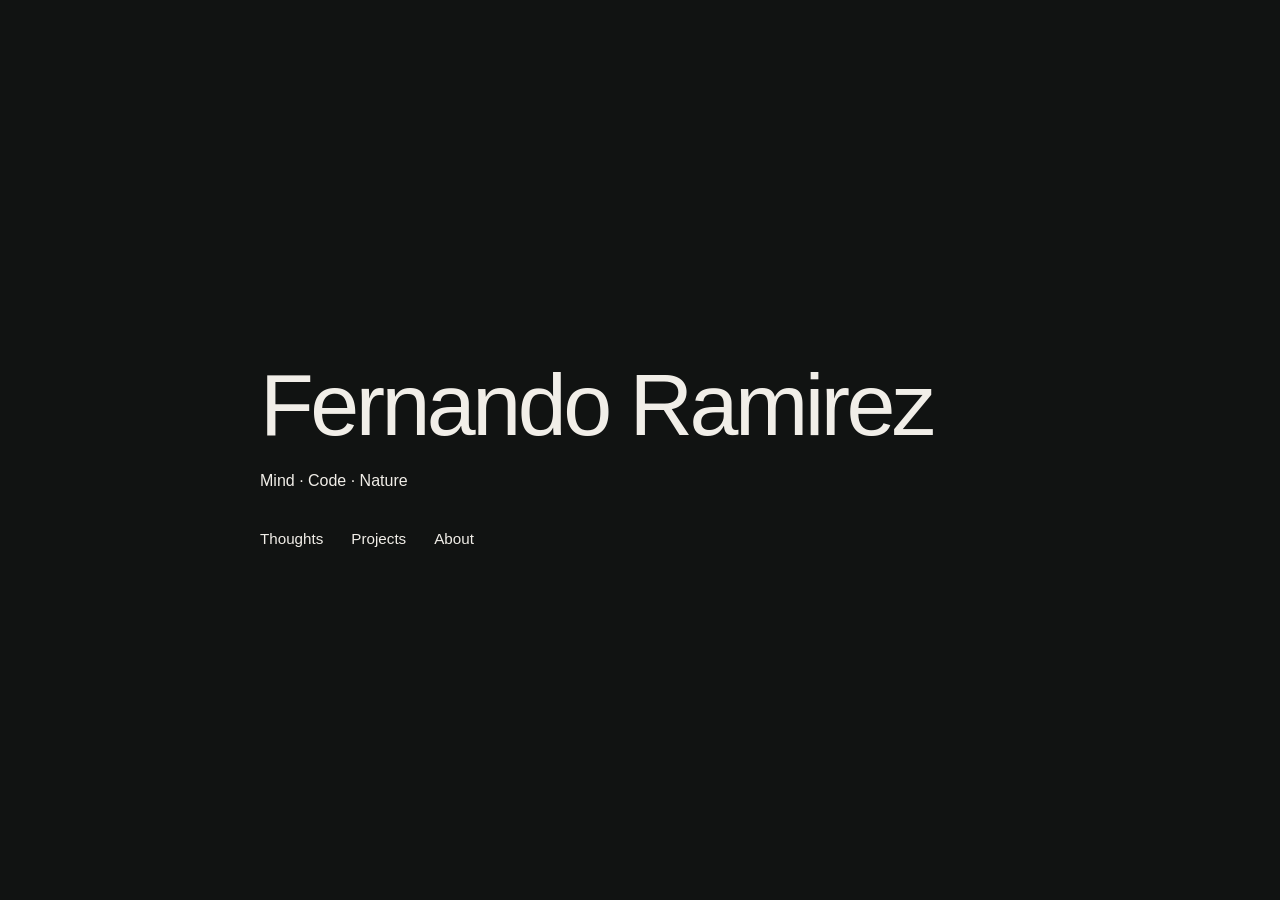
==== index.html @ 7cd132ad "Update index.html" ====
<!DOCTYPE html>

<html lang="en">

<head>

  <meta charset="UTF-8">

  <meta name="viewport" content="width=device-width, initial-scale=1.0">

  <title>Fernando Ramirez</title>
  
<link rel="stylesheet" href="style.css">
  
</head>

<body>

  <main>

  <h1>Fernando Ramirez</h1>

  <p>Mind · Code · Nature</p>

  <nav>

    <a href="#">Thoughts</a>

    <a href="#">Projects</a>

    <a href="#">About</a>

  </nav>

  </main>

</body>

</html>
---- style.css ----
body {
  margin: 0;
  min-height: 100vh;
  background: #111312;
  color: #f1eee8;
  font-family: Arial, Helvetica, sans-serif;
  display: flex;
  align-items: center;
  justify-content: center;
}

main {
  width: min(760px, 86%);
}

h1 {
  font-size: clamp(2.8rem, 7vw, 5.5rem);
  font-weight: 500;
  letter-spacing: -0.04em;
  margin: 0;
}

.tagline {
  margin-top: 14px;
  font-size: 1.1rem;
  color: #a9b1a8;
  letter-spacing: 0.08em;
}

nav {
  margin-top: 40px;
  display: flex;
  gap: 28px;
}

nav a {
  color: #f1eee8;
  text-decoration: none;
  font-size: 0.95rem;
}

nav a:hover {
  opacity: 0.55;
}
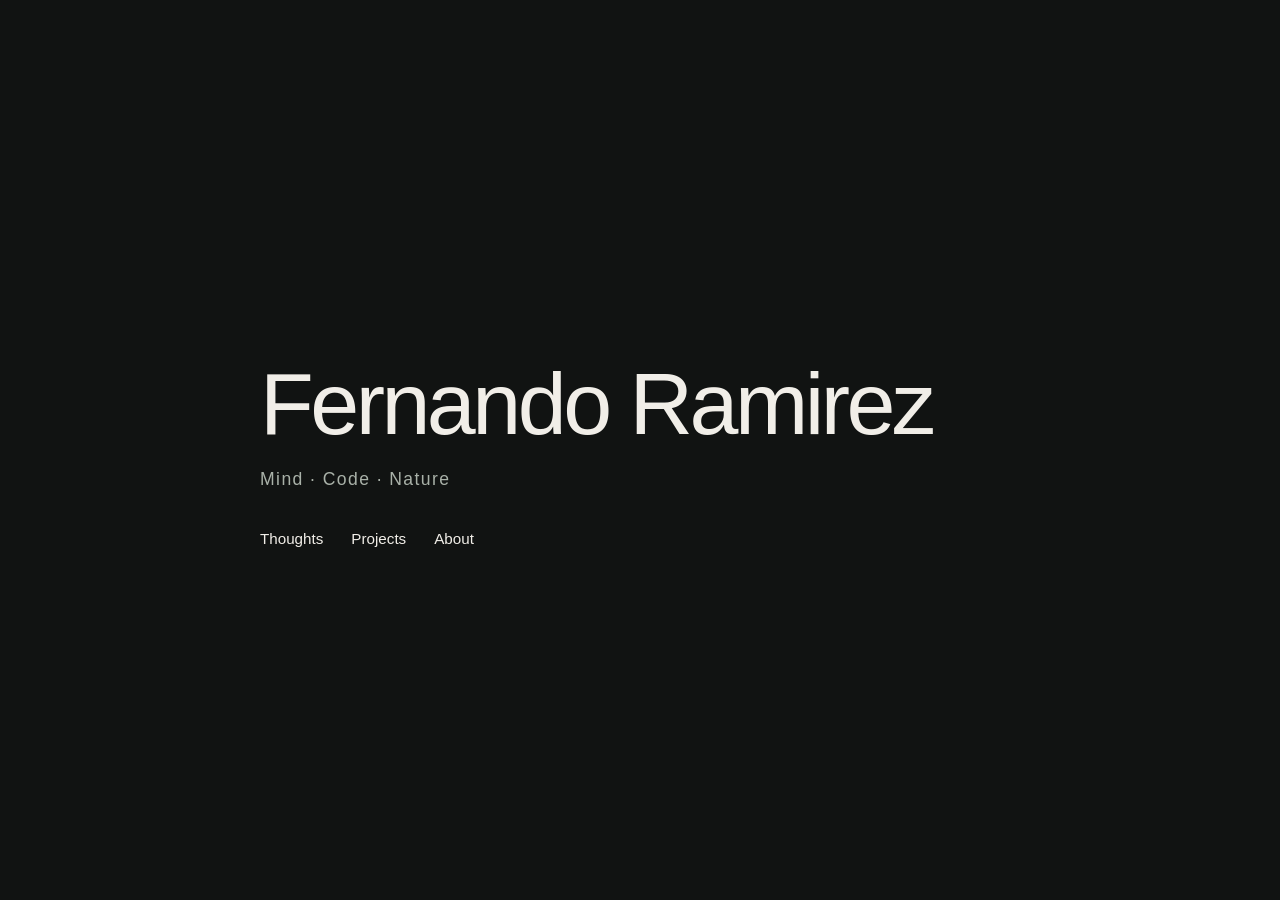
==== commit 70020c0a: "Update index.html" ====
--- a/index.html
+++ b/index.html
@@ -20,7 +20,7 @@
 
   <h1>Fernando Ramirez</h1>
 
-  <p>Mind · Code · Nature</p>
+  <p class="tagline">Mind · Code · Nature</p>
 
   <nav>
 
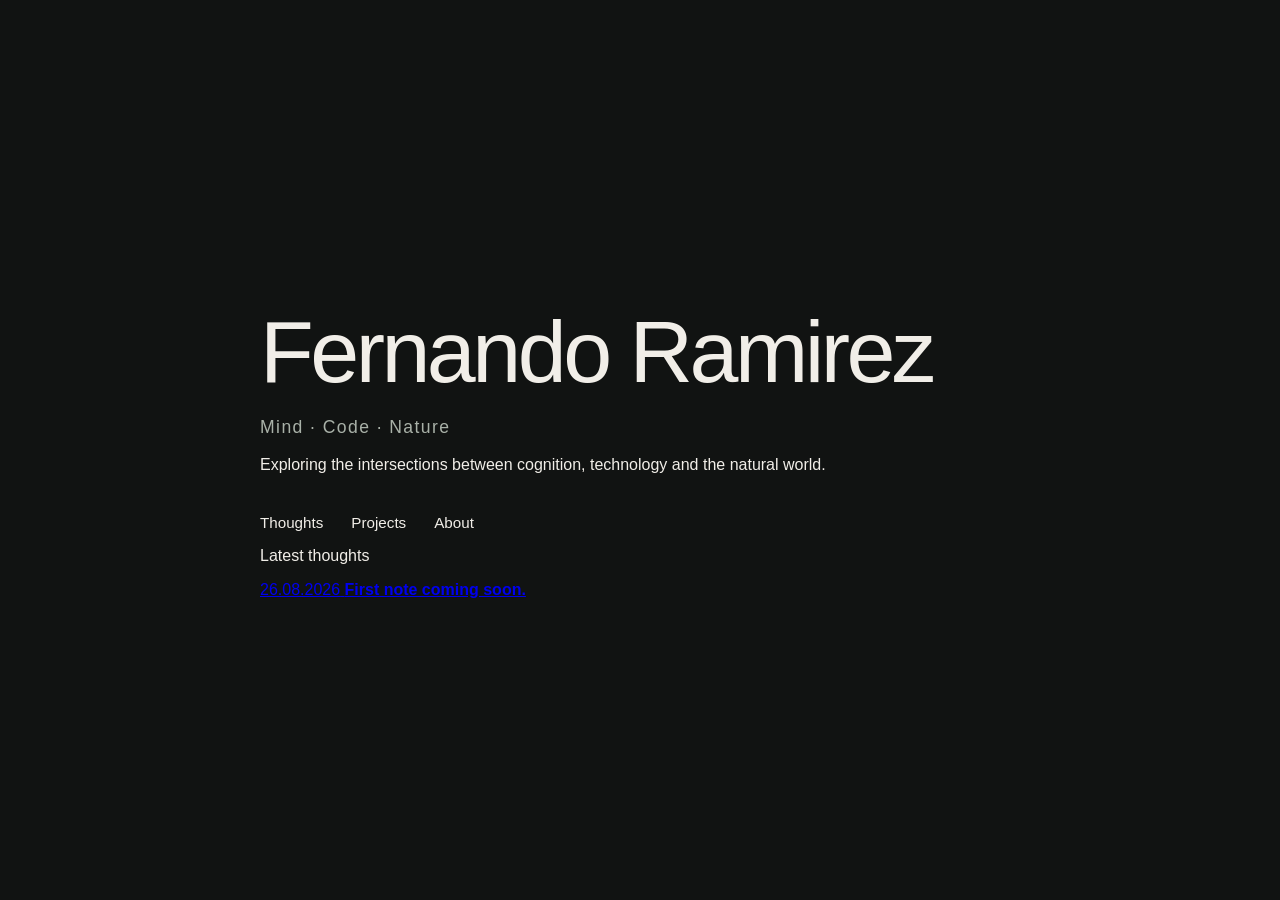
==== commit 9c9879d6: "Update index.html" ====
--- a/index.html
+++ b/index.html
@@ -16,23 +16,32 @@
 
 <body>
 
-  <main>
+<main>
 
   <h1>Fernando Ramirez</h1>
 
   <p class="tagline">Mind · Code · Nature</p>
 
+  <p class="intro">
+    Exploring the intersections between cognition, technology and the natural world.
+  </p>
+
   <nav>
-
-    <a href="#">Thoughts</a>
-
-    <a href="#">Projects</a>
-
-    <a href="#">About</a>
-
+    <a href="#thoughts">Thoughts</a>
+    <a href="#projects">Projects</a>
+    <a href="#about">About</a>
   </nav>
 
-  </main>
+  <section id="thoughts">
+    <p class="section-label">Latest thoughts</p>
+
+    <a class="thought" href="#">
+      <span>26.08.2026</span>
+      <strong>First note coming soon.</strong>
+    </a>
+  </section>
+
+</main>
 
 </body>
 
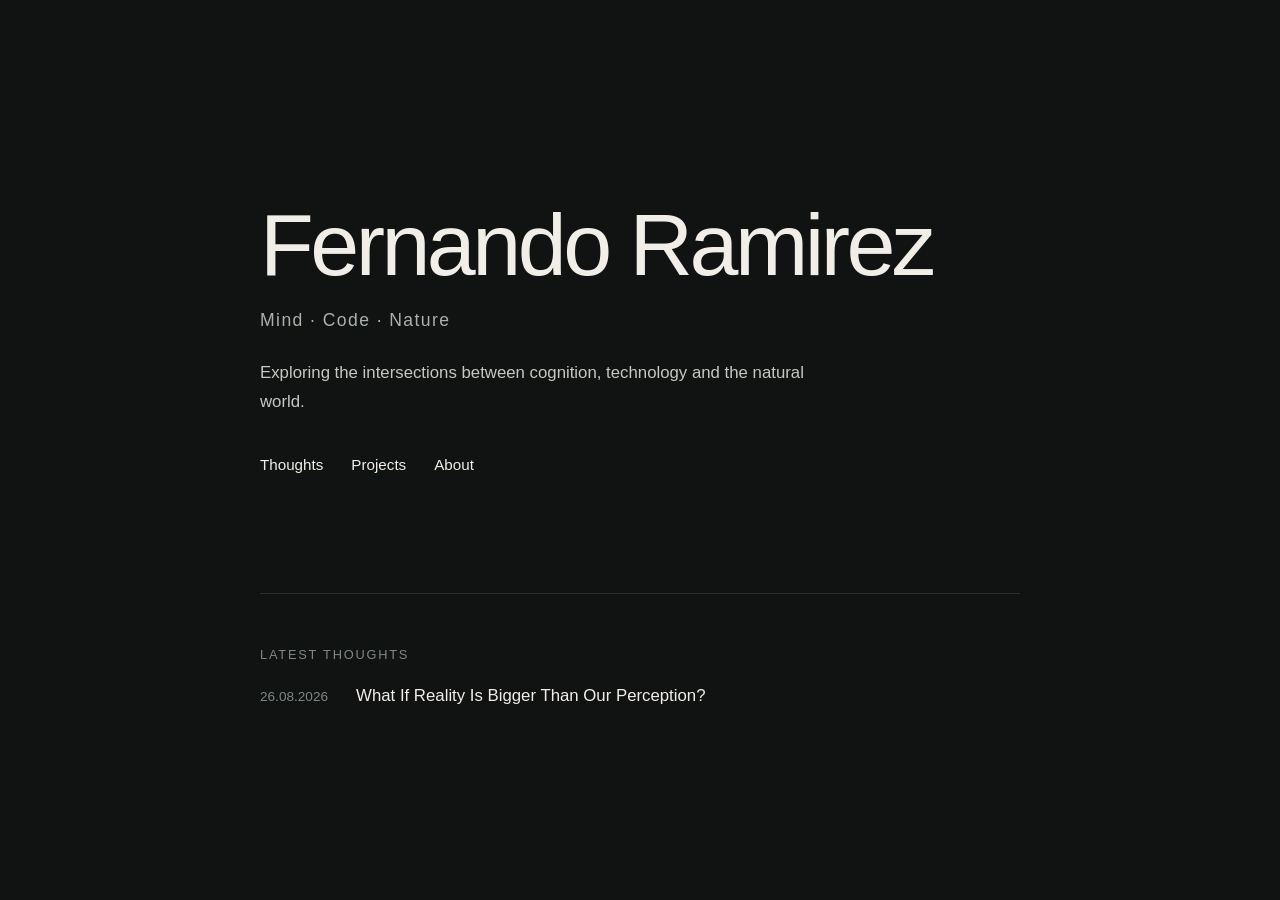
==== commit 3b9dfed9: "Update index.html" ====
--- a/index.html
+++ b/index.html
@@ -35,10 +35,11 @@
   <section id="thoughts">
     <p class="section-label">Latest thoughts</p>
 
-    <a class="thought" href="#">
-      <span>26.08.2026</span>
-      <strong>First note coming soon.</strong>
-    </a>
+    <a class="thought" href="thoughts/reality-and-perception.html">
+  <span>26.08.2026</span>
+  <strong>What If Reality Is Bigger Than Our Perception?</strong>
+</a>
+    
   </section>
 
 </main>
--- a/style.css
+++ b/style.css
@@ -38,6 +38,49 @@
   text-decoration: none;
   font-size: 0.95rem;
 }
+.intro {
+  max-width: 580px;
+  margin-top: 28px;
+  color: #c7c7c2;
+  font-size: 1.05rem;
+  line-height: 1.7;
+}
+
+#thoughts {
+  margin-top: 120px;
+  padding-top: 40px;
+  border-top: 1px solid #2b2f2c;
+}
+
+.section-label {
+  font-size: 0.8rem;
+  text-transform: uppercase;
+  letter-spacing: 0.14em;
+  color: #7f8881;
+  margin-bottom: 24px;
+}
+
+.thought {
+  display: flex;
+  gap: 28px;
+  align-items: baseline;
+  color: #f1eee8;
+  text-decoration: none;
+}
+
+.thought span {
+  color: #7f8881;
+  font-size: 0.85rem;
+}
+
+.thought strong {
+  font-size: 1.05rem;
+  font-weight: 400;
+}
+
+.thought:hover strong {
+  opacity: 0.6;
+}
 
 nav a:hover {
   opacity: 0.55;
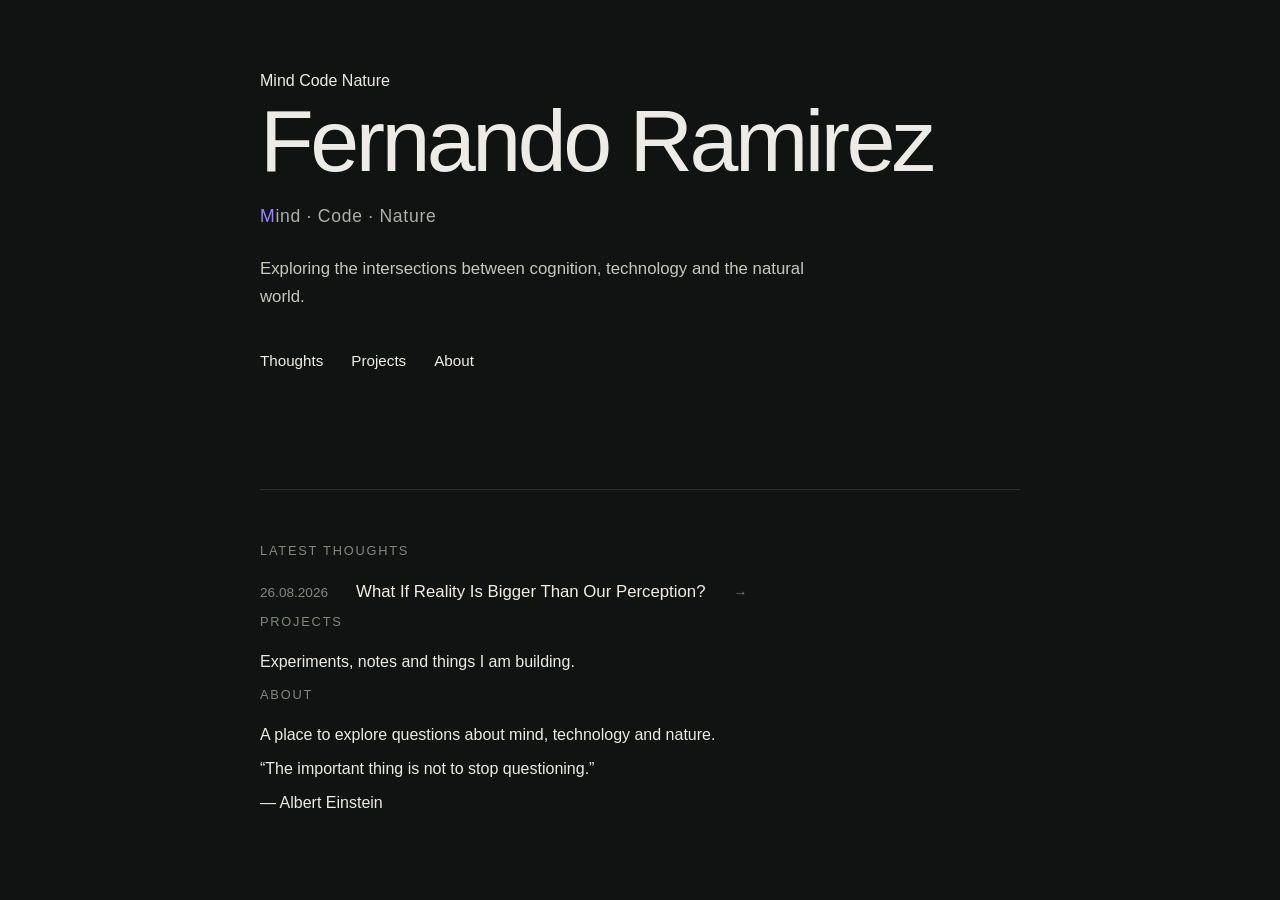
==== commit 9b1e6d70: "Redesign home structure" ====
--- a/index.html
+++ b/index.html
@@ -1,48 +1,98 @@
 <!DOCTYPE html>
-
 <html lang="en">
 
 <head>
-
   <meta charset="UTF-8">
-
   <meta name="viewport" content="width=device-width, initial-scale=1.0">
 
   <title>Fernando Ramirez</title>
-  
-<link rel="stylesheet" href="style.css">
-  
+
+  <link rel="stylesheet" href="style.css">
 </head>
 
 <body>
 
-<main>
+  <main class="home-page">
 
-  <h1>Fernando Ramirez</h1>
+    <header class="home-header">
 
-  <p class="tagline">Mind · Code · Nature</p>
+      <div class="home-symbol" aria-hidden="true">
+        <div class="symbol-circle">
+          <span class="symbol-mind">Mind</span>
+          <span class="symbol-code">Code</span>
+          <span class="symbol-nature">Nature</span>
+        </div>
+      </div>
 
-  <p class="intro">
-    Exploring the intersections between cognition, technology and the natural world.
-  </p>
+      <h1>Fernando Ramirez</h1>
 
-  <nav>
-    <a href="#thoughts">Thoughts</a>
-    <a href="#projects">Projects</a>
-    <a href="#about">About</a>
-  </nav>
+      <p class="tagline">
+        <span class="mind-word">Mind</span>
+        <span>·</span>
+        <span class="code-word">Code</span>
+        <span>·</span>
+        <span class="nature-word">Nature</span>
+      </p>
 
-  <section id="thoughts">
-    <p class="section-label">Latest thoughts</p>
+      <p class="intro">
+        Exploring the intersections between cognition, technology and the natural world.
+      </p>
 
-    <a class="thought" href="thoughts/reality-and-perception.html">
-  <span>26.08.2026</span>
-  <strong>What If Reality Is Bigger Than Our Perception?</strong>
-</a>
-    
-  </section>
+      <nav class="home-nav">
+        <a href="#thoughts">Thoughts</a>
+        <a href="#projects">Projects</a>
+        <a href="#about">About</a>
+      </nav>
 
-</main>
+    </header>
+
+    <section id="thoughts" class="thoughts-section">
+
+      <p class="section-label">Latest thoughts</p>
+
+      <a class="thought" href="thoughts/reality-and-perception.html">
+        <span>26.08.2026</span>
+        <strong>What If Reality Is Bigger Than Our Perception?</strong>
+        <span class="thought-arrow">→</span>
+      </a>
+
+    </section>
+
+    <section id="projects" class="simple-section">
+
+      <p class="section-label">Projects</p>
+
+      <p class="section-placeholder">
+        Experiments, notes and things I am building.
+      </p>
+
+    </section>
+
+    <section id="about" class="simple-section">
+
+      <p class="section-label">About</p>
+
+      <p class="section-placeholder">
+        A place to explore questions about mind, technology and nature.
+      </p>
+
+    </section>
+
+    <footer class="home-footer">
+
+      <div class="footer-mark" aria-hidden="true"></div>
+
+      <p class="footer-quote">
+        “The important thing is not to stop questioning.”
+      </p>
+
+      <p class="footer-author">
+        — Albert Einstein
+      </p>
+
+    </footer>
+
+  </main>
 
 </body>
 
--- a/style.css
+++ b/style.css
@@ -85,3 +85,259 @@
 nav a:hover {
   opacity: 0.55;
 }
+
+/* Thought article */
+
+.article-page {
+  max-width: 760px;
+  margin: 0 auto;
+  padding: 64px 28px 120px;
+}
+
+.back-link {
+  display: inline-block;
+  margin-bottom: 56px;
+  color: #7f7f7f;
+  font-size: 0.9rem;
+  text-decoration: none;
+  transition: color 0.2s ease, transform 0.2s ease;
+}
+
+.back-link:hover {
+  color: #ffffff;
+  transform: translateX(-3px);
+}
+
+.article-header {
+  margin-bottom: 64px;
+}
+
+.article-date {
+  margin: 0 0 18px;
+  color: #777777;
+  font-size: 0.78rem;
+  letter-spacing: 0.08em;
+}
+
+.article-title {
+  max-width: 680px;
+  margin: 0;
+  font-size: clamp(2.8rem, 6vw, 4.4rem);
+  line-height: 1.02;
+  letter-spacing: -0.04em;
+  font-weight: 500;
+}
+
+.article-content {
+  max-width: 640px;
+}
+
+.article-content p {
+  margin: 0 0 1.6em;
+  font-size: 1.06rem;
+  line-height: 1.82;
+  font-weight: 400;
+}
+
+.article-content h2 {
+  margin: 4.8rem 0 1.6rem;
+  font-size: 1.2rem;
+  line-height: 1.3;
+  font-weight: 600;
+  letter-spacing: -0.01em;
+}
+
+.article-content .emphasis {
+  margin: 2.4rem 0;
+  font-style: italic;
+}
+
+.article-content .question {
+  margin: 3rem 0;
+  font-size: 1.22rem;
+  line-height: 1.6;
+  font-weight: 500;
+}
+
+.article-content .final-question {
+  margin-top: 4.5rem;
+  margin-bottom: 0;
+  font-size: clamp(1.8rem, 4vw, 2.6rem);
+  line-height: 1.3;
+  letter-spacing: -0.025em;
+  font-weight: 500;
+}
+
+@media (max-width: 700px) {
+  .article-page {
+    padding: 40px 22px 90px;
+  }
+
+  .back-link {
+    margin-bottom: 46px;
+  }
+
+  .article-header {
+    margin-bottom: 48px;
+  }
+
+  .article-title {
+    font-size: clamp(2.35rem, 11vw, 3.4rem);
+  }
+
+  .article-content p {
+    font-size: 1rem;
+    line-height: 1.75;
+  }
+
+  .article-content h2 {
+    margin-top: 3.6rem;
+  }
+
+  .article-content .question {
+    font-size: 1.12rem;
+  }
+}
+
+/* Soft Mind · Code · Nature palette */
+
+:root {
+  --mind: #9b87f5;
+  --code: #76a9e8;
+  --nature: #8fbe8f;
+
+  --text-main: #ecebe7;
+  --text-soft: #b9b7b2;
+  --line-soft: rgba(255, 255, 255, 0.08);
+}
+
+body {
+  color: var(--text-main);
+}
+
+.tagline {
+  letter-spacing: 0.04em;
+}
+
+.tagline::first-letter {
+  color: var(--mind);
+}
+
+/* Thought article accents */
+
+.article-title {
+  position: relative;
+}
+
+.article-title::after {
+  content: "";
+  display: block;
+  width: 130px;
+  height: 1px;
+  margin-top: 30px;
+  background: linear-gradient(
+    90deg,
+    var(--mind),
+    var(--code),
+    var(--nature)
+  );
+  opacity: 0.9;
+}
+
+.article-content h2 {
+  color: var(--text-main);
+}
+
+.article-content h2:nth-of-type(1),
+.article-content h2:nth-of-type(2) {
+  color: #a99bf4;
+}
+
+.article-content h2:nth-of-type(3),
+.article-content h2:nth-of-type(4) {
+  color: #89aee8;
+}
+
+.article-content h2:nth-of-type(5) {
+  color: #9bc793;
+}
+
+.article-content .emphasis {
+  color: #b7a8f3;
+}
+
+.article-content .question {
+  position: relative;
+  padding-left: 24px;
+  color: #b7a8f3;
+}
+
+.article-content .question::before {
+  content: "";
+  position: absolute;
+  left: 0;
+  top: 0.15em;
+  bottom: 0.15em;
+  width: 2px;
+  background: linear-gradient(
+    180deg,
+    var(--mind),
+    var(--code)
+  );
+  opacity: 0.85;
+}
+
+.article-content .final-question {
+  position: relative;
+  padding-left: 28px;
+  color: #baa9f5;
+}
+
+.article-content .final-question::before {
+  content: "";
+  position: absolute;
+  left: 0;
+  top: 0.12em;
+  bottom: 0.12em;
+  width: 3px;
+  background: linear-gradient(
+    180deg,
+    var(--mind),
+    var(--code),
+    var(--nature)
+  );
+}
+
+.back-link {
+  color: #9a8ee2;
+}
+
+.back-link:hover {
+  color: #c7bfff;
+}
+
+/* Extremely subtle atmospheric glow */
+
+.article-page {
+  position: relative;
+}
+
+.article-page::before {
+  content: "";
+  position: fixed;
+  inset: auto 0 0;
+  height: 260px;
+  pointer-events: none;
+  background:
+    radial-gradient(
+      circle at 12% 100%,
+      rgba(120, 87, 210, 0.11),
+      transparent 42%
+    ),
+    radial-gradient(
+      circle at 88% 100%,
+      rgba(96, 155, 95, 0.09),
+      transparent 40%
+    );
+  z-index: -1;
+}
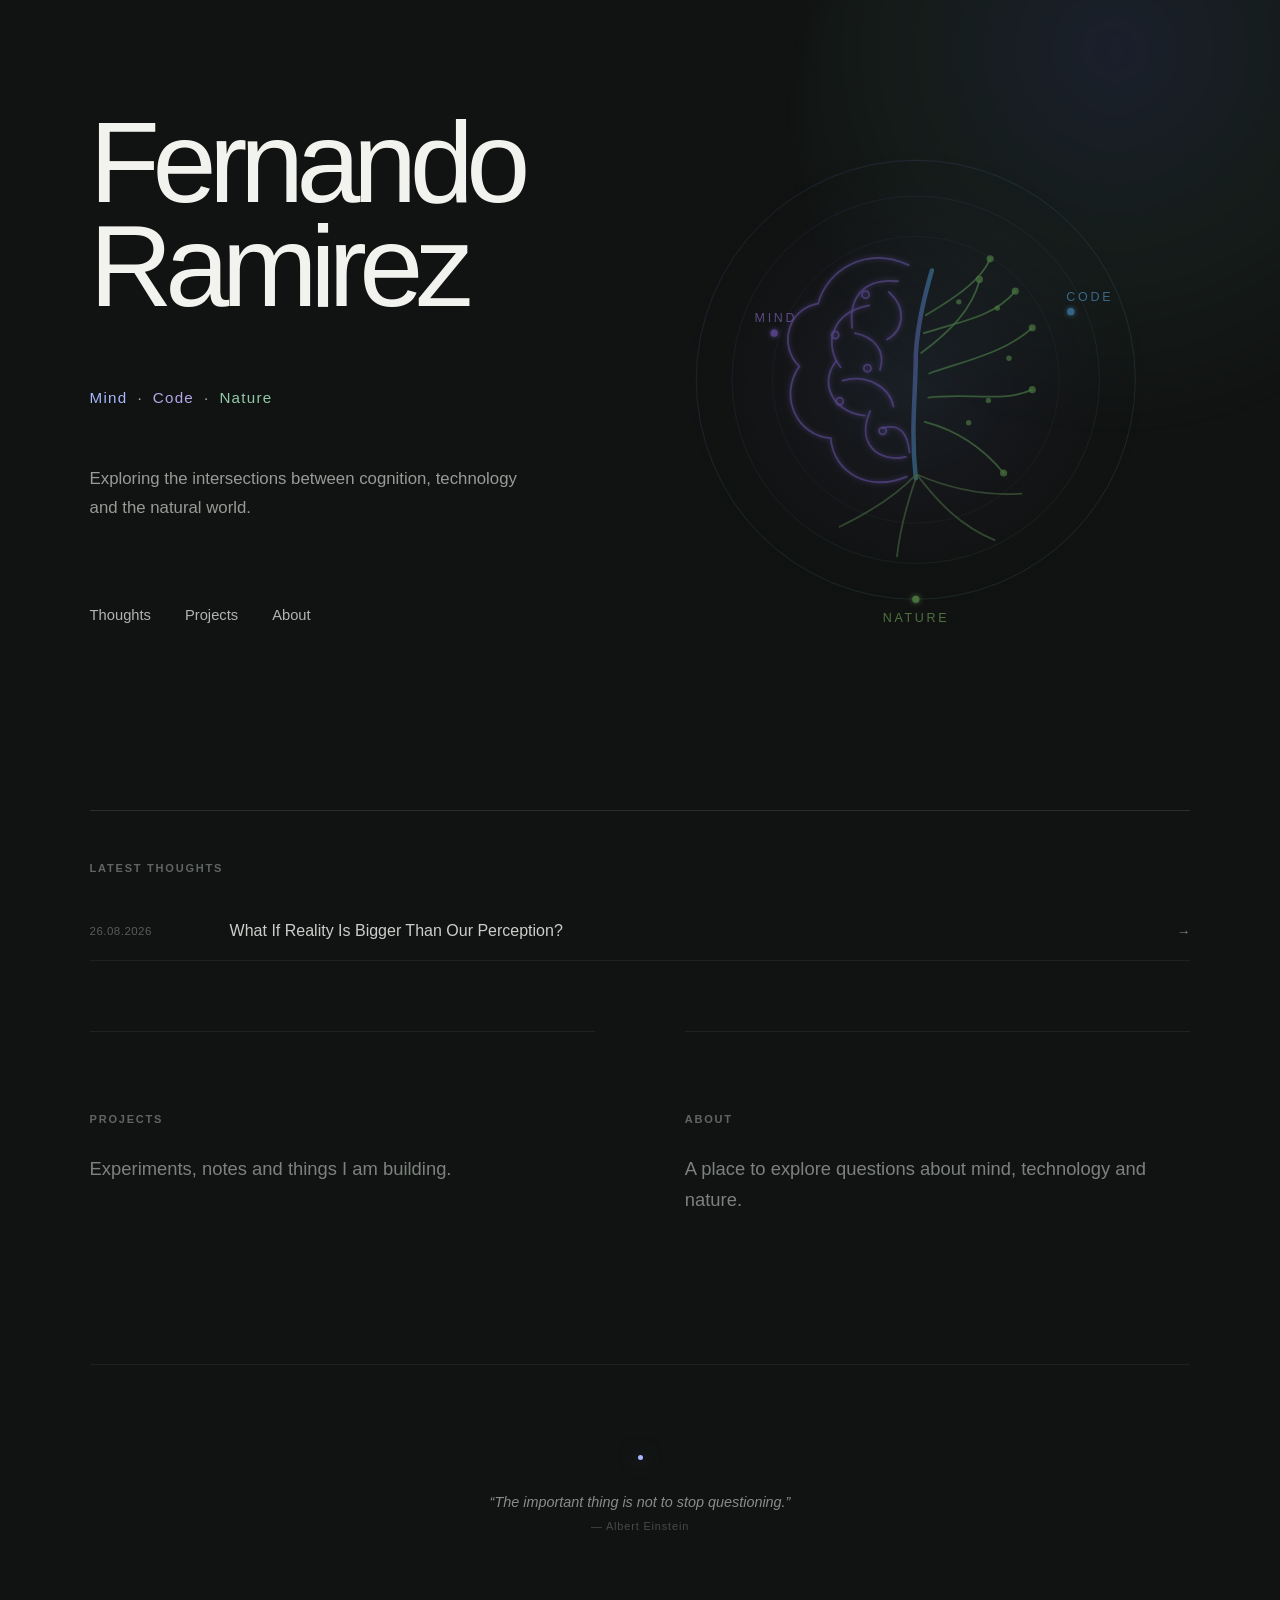
==== commit ae527d7e: "Add Mind Code Nature identity symbol" ====
--- a/index.html
+++ b/index.html
@@ -16,13 +16,218 @@
 
     <header class="home-header">
 
-      <div class="home-symbol" aria-hidden="true">
-        <div class="symbol-circle">
-          <span class="symbol-mind">Mind</span>
-          <span class="symbol-code">Code</span>
-          <span class="symbol-nature">Nature</span>
-        </div>
-      </div>
+     <div class="home-symbol" aria-hidden="true">
+
+  <svg
+    class="identity-symbol"
+    viewBox="0 0 600 600"
+    xmlns="http://www.w3.org/2000/svg"
+  >
+
+    <defs>
+
+      <linearGradient id="identityGradient" x1="0%" y1="0%" x2="100%" y2="100%">
+        <stop offset="0%" stop-color="#a56cff"/>
+        <stop offset="48%" stop-color="#59b7ff"/>
+        <stop offset="100%" stop-color="#7fd35b"/>
+      </linearGradient>
+
+      <radialGradient id="identityGlow">
+        <stop offset="0%" stop-color="#75b7ff" stop-opacity="0.18"/>
+        <stop offset="60%" stop-color="#7358c7" stop-opacity="0.05"/>
+        <stop offset="100%" stop-color="#000000" stop-opacity="0"/>
+      </radialGradient>
+
+      <filter id="softGlow">
+        <feGaussianBlur stdDeviation="3" result="blur"/>
+        <feMerge>
+          <feMergeNode in="blur"/>
+          <feMergeNode in="SourceGraphic"/>
+        </feMerge>
+      </filter>
+
+    </defs>
+
+    <!-- soft atmospheric glow -->
+    <circle
+      cx="300"
+      cy="300"
+      r="275"
+      fill="url(#identityGlow)"
+    />
+
+    <!-- orbital system -->
+    <circle
+      cx="300"
+      cy="300"
+      r="245"
+      fill="none"
+      stroke="url(#identityGradient)"
+      stroke-opacity="0.28"
+      stroke-width="1"
+    />
+
+    <circle
+      cx="300"
+      cy="300"
+      r="205"
+      fill="none"
+      stroke="url(#identityGradient)"
+      stroke-opacity="0.18"
+      stroke-width="1"
+    />
+
+    <circle
+      cx="300"
+      cy="300"
+      r="160"
+      fill="none"
+      stroke="url(#identityGradient)"
+      stroke-opacity="0.12"
+      stroke-width="1"
+    />
+
+    <!-- neural hemisphere -->
+    <g
+      fill="none"
+      stroke="#9b78ff"
+      stroke-width="2"
+      stroke-linecap="round"
+      stroke-opacity="0.75"
+      filter="url(#softGlow)"
+    >
+
+      <path d="M292 172
+               C245 150 201 177 191 215
+               C156 221 147 263 170 285
+               C146 320 169 363 205 365
+               C208 404 248 426 290 408" />
+
+      <path d="M280 190 C240 186 225 210 229 242" />
+      <path d="M248 217 C205 225 197 261 216 286" />
+      <path d="M211 279 C190 307 211 337 243 340" />
+      <path d="M249 335 C233 371 258 393 289 386" />
+
+      <path d="M270 202 C290 220 287 244 268 255" />
+      <path d="M232 248 C253 252 267 267 260 289" />
+      <path d="M218 301 C245 293 271 308 275 330" />
+      <path d="M263 354 C282 348 291 360 293 381" />
+
+      <circle cx="244" cy="205" r="4"/>
+      <circle cx="210" cy="250" r="4"/>
+      <circle cx="246" cy="287" r="4"/>
+      <circle cx="215" cy="324" r="4"/>
+      <circle cx="263" cy="357" r="4"/>
+
+    </g>
+
+    <!-- central trunk -->
+    <path
+      d="M300 410
+         C294 355 300 316 300 272
+         C302 235 310 205 318 178"
+      fill="none"
+      stroke="url(#identityGradient)"
+      stroke-width="5"
+      stroke-linecap="round"
+      opacity="0.8"
+    />
+
+    <!-- tree branches -->
+    <g
+      fill="none"
+      stroke="#79cf72"
+      stroke-width="2"
+      stroke-linecap="round"
+      stroke-opacity="0.75"
+    >
+
+      <path d="M306 270 C340 245 362 221 371 190"/>
+      <path d="M309 248 C344 236 387 231 411 201"/>
+      <path d="M311 228 C348 206 373 188 383 165"/>
+      <path d="M315 293 C357 278 399 270 430 242"/>
+      <path d="M314 320 C357 314 397 326 430 311"/>
+      <path d="M310 347 C348 357 375 376 398 404"/>
+
+    </g>
+
+    <!-- leaves -->
+    <g fill="#83d86d" opacity="0.72">
+
+      <circle cx="371" cy="188" r="4"/>
+      <circle cx="411" cy="201" r="4"/>
+      <circle cx="383" cy="165" r="4"/>
+      <circle cx="430" cy="242" r="4"/>
+      <circle cx="430" cy="311" r="4"/>
+      <circle cx="398" cy="404" r="4"/>
+
+      <circle cx="348" cy="213" r="3"/>
+      <circle cx="391" cy="220" r="3"/>
+      <circle cx="404" cy="276" r="3"/>
+      <circle cx="381" cy="323" r="3"/>
+      <circle cx="359" cy="348" r="3"/>
+
+    </g>
+
+    <!-- roots -->
+    <g
+      fill="none"
+      stroke="#7fbd75"
+      stroke-width="2"
+      stroke-opacity="0.62"
+      stroke-linecap="round"
+    >
+
+      <path d="M300 406 C277 430 248 448 215 464"/>
+      <path d="M301 407 C288 444 282 470 279 497"/>
+      <path d="M302 407 C326 438 350 463 388 479"/>
+      <path d="M302 406 C337 421 374 430 418 427"/>
+
+    </g>
+
+    <!-- small nodes -->
+    <g filter="url(#softGlow)">
+
+      <circle cx="142" cy="248" r="4" fill="#9c72ff"/>
+      <circle cx="473" cy="224" r="4" fill="#59b7ff"/>
+      <circle cx="300" cy="545" r="4" fill="#83d86d"/>
+
+    </g>
+
+    <!-- labels -->
+    <text
+      x="120"
+      y="235"
+      fill="#aa83ff"
+      font-size="14"
+      letter-spacing="3"
+    >
+      MIND
+    </text>
+
+    <text
+      x="468"
+      y="212"
+      fill="#64baff"
+      font-size="14"
+      letter-spacing="3"
+    >
+      CODE
+    </text>
+
+    <text
+      x="263"
+      y="570"
+      fill="#8ed76f"
+      font-size="14"
+      letter-spacing="3"
+    >
+      NATURE
+    </text>
+
+  </svg>
+
+</div>
 
       <h1>Fernando Ramirez</h1>
 
--- a/style.css
+++ b/style.css
@@ -341,3 +341,658 @@
     );
   z-index: -1;
 }
+
+/* ========================================
+   HOME — MIND · CODE · NATURE
+======================================== */
+
+.home-page {
+  position: relative;
+  max-width: 1180px;
+  margin: 0 auto;
+  padding: 90px 55px 70px;
+  overflow: hidden;
+}
+
+/* Atmospheric background */
+
+.home-page::before {
+  content: "";
+  position: absolute;
+  width: 700px;
+  height: 700px;
+  top: -230px;
+  right: -220px;
+
+  background:
+    radial-gradient(
+      circle at 45% 40%,
+      rgba(105, 135, 255, 0.11),
+      rgba(92, 180, 160, 0.06) 35%,
+      transparent 68%
+    );
+
+  border-radius: 50%;
+  filter: blur(10px);
+  pointer-events: none;
+  z-index: 0;
+}
+
+.home-header,
+.thoughts-section,
+.simple-section,
+.home-footer {
+  position: relative;
+  z-index: 1;
+}
+
+
+/* HERO */
+
+.home-header {
+  position: relative;
+  min-height: 560px;
+}
+
+.home-header h1 {
+  position: relative;
+  z-index: 2;
+
+  max-width: 800px;
+  margin: 0;
+
+  font-size: clamp(4.5rem, 9vw, 8rem);
+  line-height: 0.9;
+  letter-spacing: -0.065em;
+  font-weight: 500;
+
+  color: #f2f3ef;
+}
+
+
+/* Mind · Code · Nature */
+
+.tagline {
+  display: flex;
+  align-items: center;
+  gap: 10px;
+
+  margin-top: 32px;
+
+  font-size: 0.95rem;
+  letter-spacing: 0.08em;
+  font-weight: 500;
+}
+
+.mind-word {
+  color: #a8b7ff;
+}
+
+.code-word {
+  color: #b3a7e8;
+}
+
+.nature-word {
+  color: #91c9a8;
+}
+
+
+/* Intro */
+
+.intro {
+  max-width: 590px;
+  margin-top: 30px;
+
+  color: rgba(235, 238, 233, 0.62);
+
+  font-size: 1.05rem;
+  line-height: 1.75;
+}
+
+
+/* Navigation */
+
+.home-nav {
+  display: flex;
+  gap: 34px;
+  margin-top: 42px;
+}
+
+.home-nav a {
+  position: relative;
+
+  color: rgba(240, 242, 238, 0.72);
+  text-decoration: none;
+
+  font-size: 0.92rem;
+
+  transition:
+    color 0.25s ease,
+    transform 0.25s ease;
+}
+
+.home-nav a::after {
+  content: "";
+  position: absolute;
+
+  left: 0;
+  bottom: -8px;
+
+  width: 0;
+  height: 1px;
+
+  background: linear-gradient(
+    90deg,
+    #a8b7ff,
+    #91c9a8
+  );
+
+  transition: width 0.3s ease;
+}
+
+.home-nav a:hover {
+  color: #ffffff;
+  transform: translateY(-1px);
+}
+
+.home-nav a:hover::after {
+  width: 100%;
+}
+
+
+/* ========================================
+   BACKGROUND SYMBOL
+======================================== */
+
+.home-symbol {
+  position: absolute;
+
+  width: 430px;
+  height: 430px;
+
+  right: -25px;
+  top: -30px;
+
+  opacity: 0.32;
+  pointer-events: none;
+}
+
+.symbol-circle {
+  position: relative;
+
+  width: 100%;
+  height: 100%;
+
+  border: 1px solid rgba(190, 205, 255, 0.11);
+  border-radius: 50%;
+
+  background:
+    radial-gradient(
+      circle at center,
+      rgba(111, 134, 220, 0.045),
+      transparent 64%
+    );
+}
+
+.symbol-circle::before,
+.symbol-circle::after {
+  content: "";
+  position: absolute;
+
+  top: 50%;
+  left: 50%;
+
+  border-radius: 50%;
+  transform: translate(-50%, -50%);
+}
+
+.symbol-circle::before {
+  width: 68%;
+  height: 68%;
+
+  border: 1px solid rgba(141, 198, 170, 0.10);
+}
+
+.symbol-circle::after {
+  width: 36%;
+  height: 36%;
+
+  border: 1px solid rgba(175, 162, 230, 0.12);
+}
+
+.symbol-mind,
+.symbol-code,
+.symbol-nature {
+  position: absolute;
+
+  font-size: 0.65rem;
+  text-transform: uppercase;
+  letter-spacing: 0.2em;
+
+  opacity: 0.55;
+}
+
+.symbol-mind {
+  top: 18%;
+  left: 17%;
+  color: #a8b7ff;
+}
+
+.symbol-code {
+  top: 47%;
+  right: 10%;
+  color: #b3a7e8;
+}
+
+.symbol-nature {
+  bottom: 17%;
+  left: 25%;
+  color: #91c9a8;
+}
+
+
+/* Center point */
+
+.symbol-circle > span::before {
+  content: "";
+}
+
+.symbol-circle {
+  box-shadow:
+    inset 0 0 80px rgba(110, 130, 200, 0.025),
+    0 0 100px rgba(80, 110, 170, 0.025);
+}
+
+
+/* ========================================
+   THOUGHTS
+======================================== */
+
+.thoughts-section {
+  padding: 55px 0 70px;
+
+  border-top: 1px solid rgba(255, 255, 255, 0.08);
+}
+
+.section-label {
+  margin-bottom: 28px;
+
+  color: rgba(210, 215, 210, 0.42);
+
+  font-size: 0.69rem;
+  font-weight: 600;
+  letter-spacing: 0.16em;
+  text-transform: uppercase;
+}
+
+.thought {
+  display: grid;
+
+  grid-template-columns:
+    115px
+    minmax(0, 1fr)
+    auto;
+
+  align-items: center;
+  gap: 25px;
+
+  padding: 20px 0;
+
+  color: inherit;
+  text-decoration: none;
+
+  border-bottom: 1px solid rgba(255, 255, 255, 0.055);
+
+  transition:
+    border-color 0.25s ease,
+    transform 0.25s ease;
+}
+
+.thought > span:first-child {
+  color: rgba(220, 225, 220, 0.35);
+
+  font-size: 0.72rem;
+  letter-spacing: 0.04em;
+}
+
+.thought strong {
+  color: rgba(242, 244, 240, 0.83);
+
+  font-size: 1rem;
+  font-weight: 450;
+
+  transition: color 0.25s ease;
+}
+
+.thought-arrow {
+  color: rgba(168, 183, 255, 0.5);
+
+  font-size: 1.15rem;
+
+  transition:
+    transform 0.25s ease,
+    color 0.25s ease;
+}
+
+.thought:hover {
+  border-color: rgba(145, 201, 168, 0.2);
+}
+
+.thought:hover strong {
+  color: #ffffff;
+}
+
+.thought:hover .thought-arrow {
+  color: #91c9a8;
+  transform: translateX(5px);
+}
+
+
+/* ========================================
+   PROJECTS / ABOUT
+======================================== */
+
+.simple-section {
+  padding: 70px 0;
+
+  border-top: 1px solid rgba(255, 255, 255, 0.065);
+}
+
+.section-placeholder {
+  max-width: 540px;
+
+  color: rgba(225, 230, 225, 0.52);
+
+  font-size: 1.15rem;
+  line-height: 1.7;
+}
+
+
+/* ========================================
+   FOOTER
+======================================== */
+
+.home-footer {
+  margin-top: 60px;
+  padding: 90px 0 30px;
+
+  text-align: center;
+
+  border-top: 1px solid rgba(255, 255, 255, 0.06);
+}
+
+.footer-mark {
+  width: 5px;
+  height: 5px;
+
+  margin: 0 auto 34px;
+
+  border-radius: 50%;
+
+  background: #a8b7ff;
+
+  box-shadow:
+    0 0 20px rgba(168, 183, 255, 0.5),
+    0 0 45px rgba(145, 201, 168, 0.2);
+}
+
+.footer-quote {
+  margin: 0;
+
+  color: rgba(235, 238, 233, 0.55);
+
+  font-size: 0.9rem;
+  font-style: italic;
+}
+
+.footer-author {
+  margin-top: 10px;
+
+  color: rgba(235, 238, 233, 0.25);
+
+  font-size: 0.68rem;
+  letter-spacing: 0.08em;
+}
+
+
+/* ========================================
+   MOBILE
+======================================== */
+
+@media (max-width: 700px) {
+
+  .home-page {
+    padding: 65px 25px 50px;
+  }
+
+  .home-header {
+    min-height: 500px;
+  }
+
+  .home-header h1 {
+    max-width: 100%;
+
+    font-size: clamp(3.7rem, 17vw, 5.7rem);
+    line-height: 0.92;
+  }
+
+  .home-symbol {
+    width: 330px;
+    height: 330px;
+
+    right: -145px;
+    top: 80px;
+
+    opacity: 0.25;
+  }
+
+  .intro {
+    max-width: 90%;
+  }
+
+  .home-nav {
+    gap: 24px;
+  }
+
+  .thought {
+    grid-template-columns: 1fr auto;
+    gap: 12px;
+  }
+
+  .thought > span:first-child {
+    grid-column: 1 / -1;
+  }
+
+  .simple-section {
+    padding: 55px 0;
+  }
+
+}
+
+/* ========================================
+   HOME — FULL WIDTH OVERRIDE
+======================================== */
+
+.home-page {
+  width: 100%;
+  max-width: none;
+  margin: 0;
+  padding: 70px clamp(45px, 7vw, 130px) 80px;
+  box-sizing: border-box;
+}
+
+.home-header {
+  width: 100%;
+  min-height: 620px;
+  display: grid;
+  grid-template-columns: minmax(420px, 0.9fr) minmax(420px, 1.1fr);
+  grid-template-rows: auto auto auto auto;
+  column-gap: clamp(50px, 8vw, 150px);
+  align-content: center;
+}
+
+.home-header h1,
+.tagline,
+.intro,
+.home-nav {
+  grid-column: 1;
+}
+
+.home-symbol {
+  grid-column: 2;
+  grid-row: 1 / 5;
+
+  position: relative;
+  top: auto;
+  right: auto;
+
+  align-self: center;
+  justify-self: center;
+
+  width: min(42vw, 600px);
+  height: min(42vw, 600px);
+
+  opacity: 0.48;
+}
+
+.thoughts-section,
+.simple-section,
+.home-footer {
+  width: 100%;
+  max-width: none;
+}
+
+.thoughts-section {
+  margin-top: 20px;
+}
+
+.thought {
+  width: 100%;
+}
+
+/* Projects + About side by side on desktop */
+
+@media (min-width: 900px) {
+  .home-page {
+    display: grid;
+    grid-template-columns: 1fr 1fr;
+    column-gap: clamp(50px, 7vw, 120px);
+  }
+
+  .home-header,
+  .thoughts-section,
+  .home-footer {
+    grid-column: 1 / -1;
+  }
+
+  #projects {
+    grid-column: 1;
+  }
+
+  #about {
+    grid-column: 2;
+  }
+
+  #projects,
+  #about {
+    border-top: 1px solid rgba(255, 255, 255, 0.065);
+  }
+}
+
+/* Mobile stays vertical */
+
+@media (max-width: 899px) {
+  .home-page {
+    padding: 55px 24px 60px;
+  }
+
+  .home-header {
+    display: block;
+    min-height: auto;
+    padding-bottom: 100px;
+  }
+
+  .home-symbol {
+    position: absolute;
+    width: 340px;
+    height: 340px;
+    right: -140px;
+    top: 90px;
+    opacity: 0.28;
+  }
+}
+
+/* ========================================
+   ARTICLE — WIDER, MORE COMFORTABLE LAYOUT
+======================================== */
+
+.article-page {
+  width: 100%;
+  max-width: none;
+  margin: 0;
+  padding: 70px clamp(40px, 8vw, 150px) 130px;
+  box-sizing: border-box;
+}
+
+.article {
+  width: 100%;
+}
+
+.article-header {
+  max-width: 1050px;
+}
+
+.article-title {
+  max-width: 980px;
+  font-size: clamp(3.2rem, 6vw, 5.8rem);
+}
+
+.article-content {
+  width: min(100%, 820px);
+  max-width: none;
+}
+
+.article-content p {
+  max-width: 820px;
+  font-size: 1.08rem;
+  line-height: 1.85;
+}
+
+.article-content h2 {
+  max-width: 820px;
+}
+
+.article-content .question {
+  max-width: 780px;
+}
+
+.article-content .final-question {
+  max-width: 900px;
+}
+
+/* Slight asymmetry on large screens */
+@media (min-width: 1100px) {
+  .article-page {
+    padding-left: 12vw;
+    padding-right: 10vw;
+  }
+
+  .article-content {
+    margin-left: 4vw;
+  }
+}
+
+/* Mobile */
+@media (max-width: 700px) {
+  .article-page {
+    padding: 40px 22px 90px;
+  }
+
+  .article-content {
+    width: 100%;
+  }
+
+  .article-content p {
+    max-width: 100%;
+  }
+}
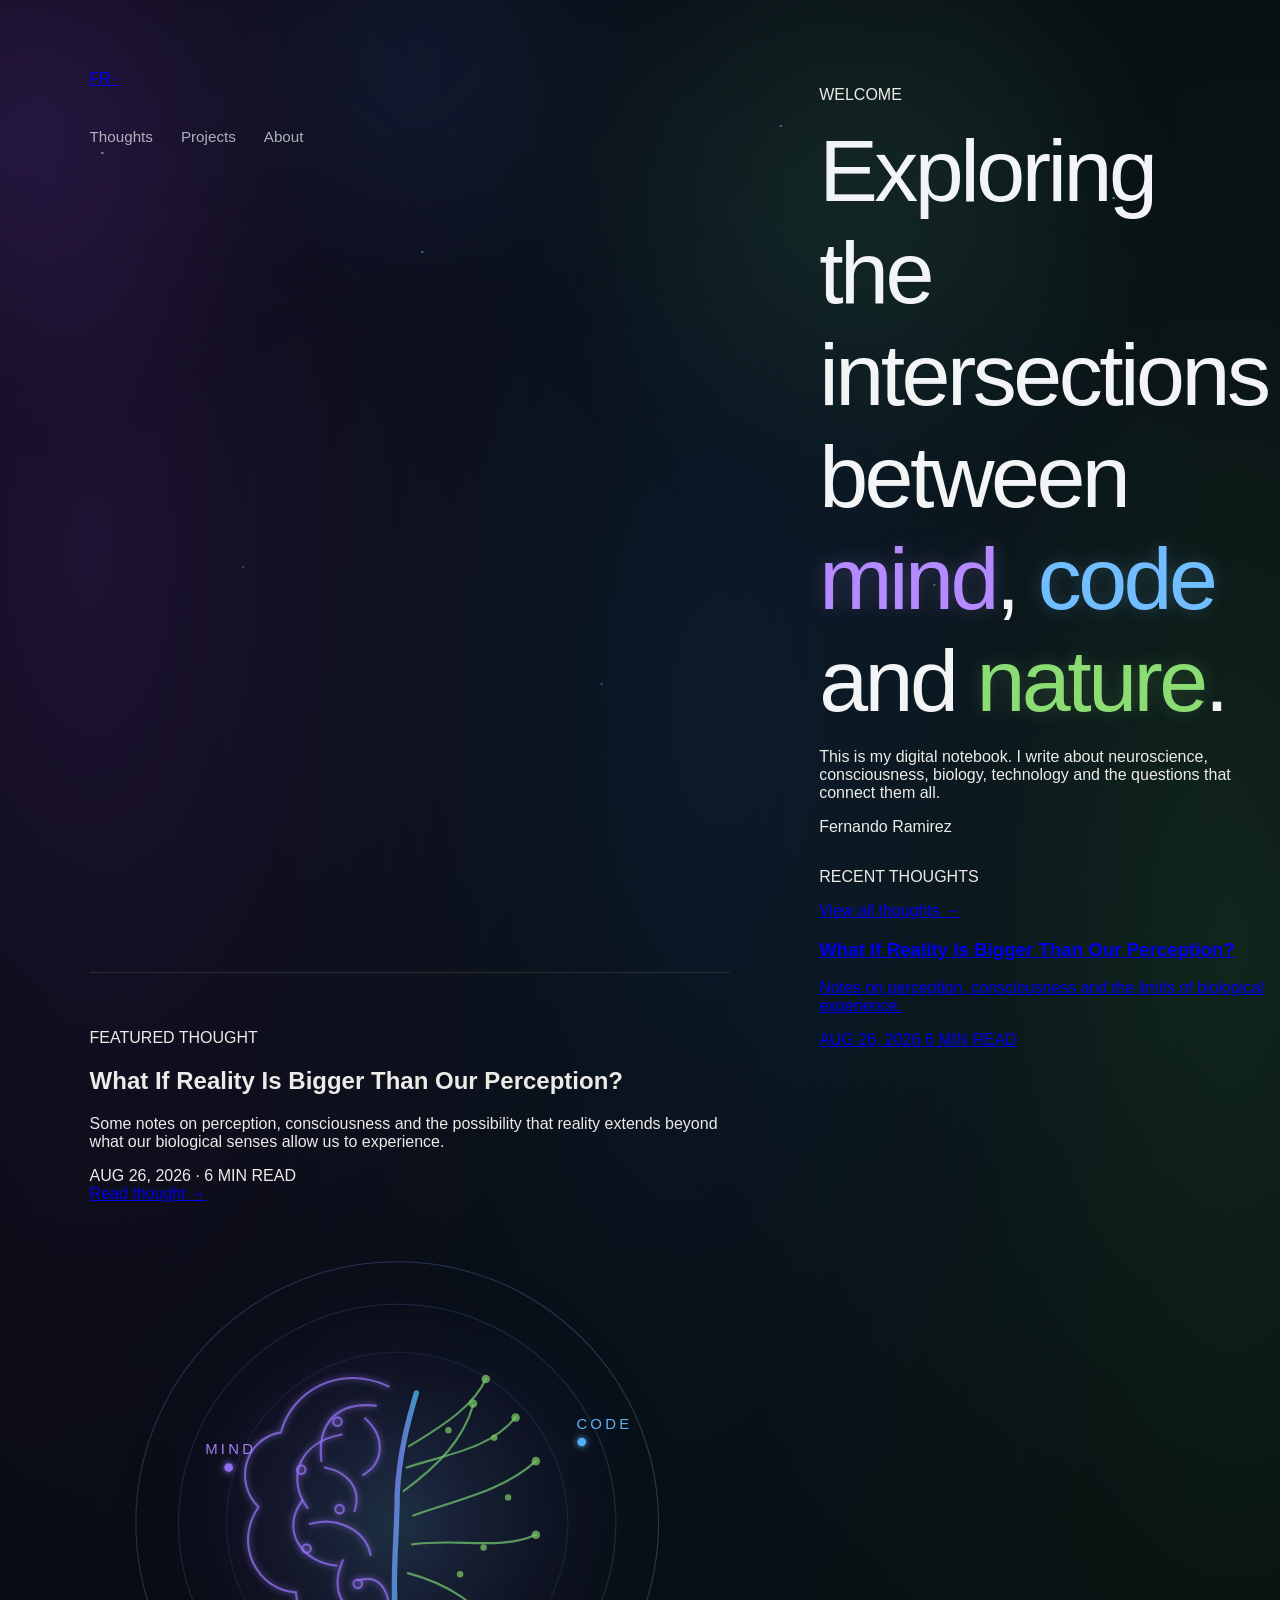
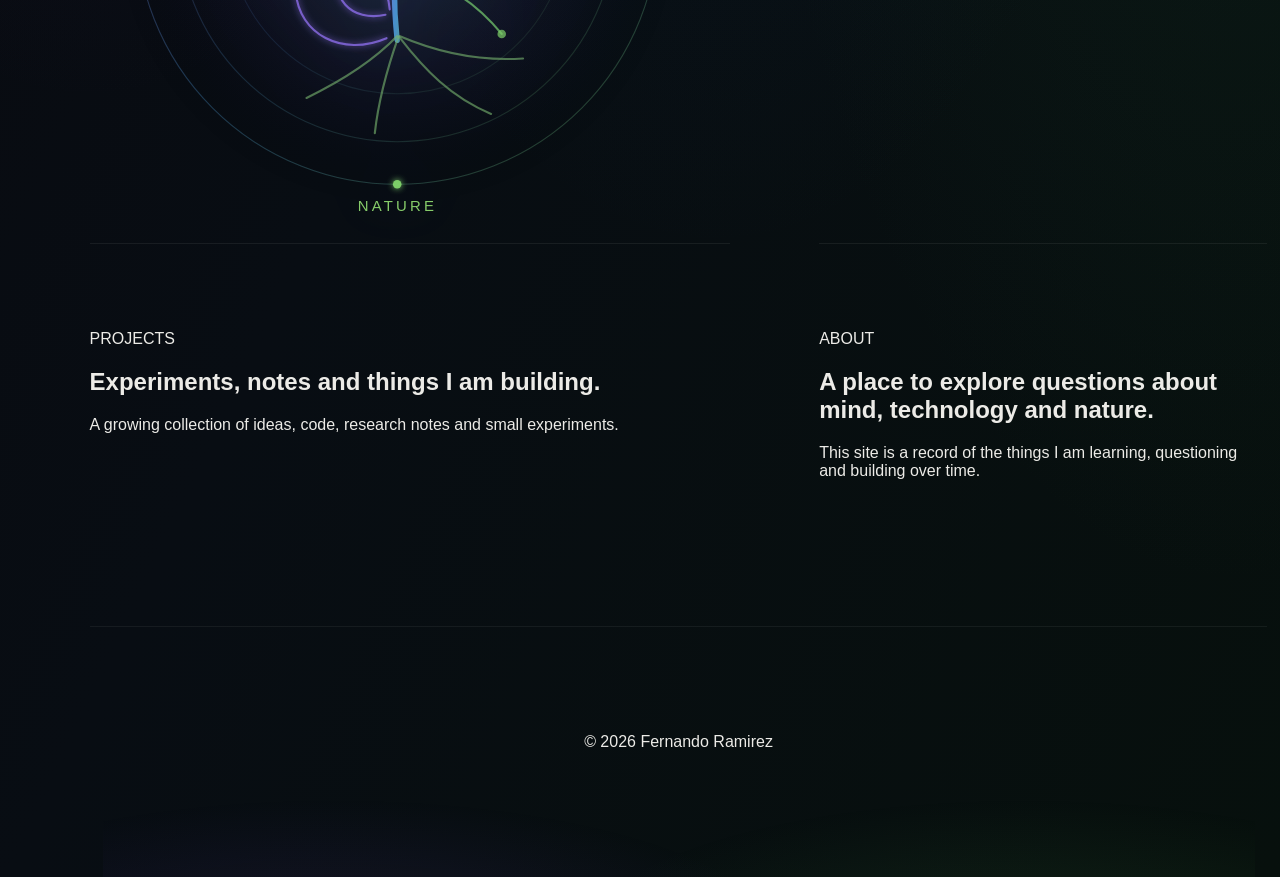
==== commit 45ff9654: "Redesign homepage structure" ====
--- a/index.html
+++ b/index.html
@@ -14,236 +14,11 @@
 
   <main class="home-page">
 
-    <header class="home-header">
-
-     <div class="home-symbol" aria-hidden="true">
-
-  <svg
-    class="identity-symbol"
-    viewBox="0 0 600 600"
-    xmlns="http://www.w3.org/2000/svg"
-  >
-
-    <defs>
-
-      <linearGradient id="identityGradient" x1="0%" y1="0%" x2="100%" y2="100%">
-        <stop offset="0%" stop-color="#a56cff"/>
-        <stop offset="48%" stop-color="#59b7ff"/>
-        <stop offset="100%" stop-color="#7fd35b"/>
-      </linearGradient>
-
-      <radialGradient id="identityGlow">
-        <stop offset="0%" stop-color="#75b7ff" stop-opacity="0.18"/>
-        <stop offset="60%" stop-color="#7358c7" stop-opacity="0.05"/>
-        <stop offset="100%" stop-color="#000000" stop-opacity="0"/>
-      </radialGradient>
-
-      <filter id="softGlow">
-        <feGaussianBlur stdDeviation="3" result="blur"/>
-        <feMerge>
-          <feMergeNode in="blur"/>
-          <feMergeNode in="SourceGraphic"/>
-        </feMerge>
-      </filter>
-
-    </defs>
-
-    <!-- soft atmospheric glow -->
-    <circle
-      cx="300"
-      cy="300"
-      r="275"
-      fill="url(#identityGlow)"
-    />
-
-    <!-- orbital system -->
-    <circle
-      cx="300"
-      cy="300"
-      r="245"
-      fill="none"
-      stroke="url(#identityGradient)"
-      stroke-opacity="0.28"
-      stroke-width="1"
-    />
-
-    <circle
-      cx="300"
-      cy="300"
-      r="205"
-      fill="none"
-      stroke="url(#identityGradient)"
-      stroke-opacity="0.18"
-      stroke-width="1"
-    />
-
-    <circle
-      cx="300"
-      cy="300"
-      r="160"
-      fill="none"
-      stroke="url(#identityGradient)"
-      stroke-opacity="0.12"
-      stroke-width="1"
-    />
-
-    <!-- neural hemisphere -->
-    <g
-      fill="none"
-      stroke="#9b78ff"
-      stroke-width="2"
-      stroke-linecap="round"
-      stroke-opacity="0.75"
-      filter="url(#softGlow)"
-    >
-
-      <path d="M292 172
-               C245 150 201 177 191 215
-               C156 221 147 263 170 285
-               C146 320 169 363 205 365
-               C208 404 248 426 290 408" />
-
-      <path d="M280 190 C240 186 225 210 229 242" />
-      <path d="M248 217 C205 225 197 261 216 286" />
-      <path d="M211 279 C190 307 211 337 243 340" />
-      <path d="M249 335 C233 371 258 393 289 386" />
-
-      <path d="M270 202 C290 220 287 244 268 255" />
-      <path d="M232 248 C253 252 267 267 260 289" />
-      <path d="M218 301 C245 293 271 308 275 330" />
-      <path d="M263 354 C282 348 291 360 293 381" />
-
-      <circle cx="244" cy="205" r="4"/>
-      <circle cx="210" cy="250" r="4"/>
-      <circle cx="246" cy="287" r="4"/>
-      <circle cx="215" cy="324" r="4"/>
-      <circle cx="263" cy="357" r="4"/>
-
-    </g>
-
-    <!-- central trunk -->
-    <path
-      d="M300 410
-         C294 355 300 316 300 272
-         C302 235 310 205 318 178"
-      fill="none"
-      stroke="url(#identityGradient)"
-      stroke-width="5"
-      stroke-linecap="round"
-      opacity="0.8"
-    />
-
-    <!-- tree branches -->
-    <g
-      fill="none"
-      stroke="#79cf72"
-      stroke-width="2"
-      stroke-linecap="round"
-      stroke-opacity="0.75"
-    >
-
-      <path d="M306 270 C340 245 362 221 371 190"/>
-      <path d="M309 248 C344 236 387 231 411 201"/>
-      <path d="M311 228 C348 206 373 188 383 165"/>
-      <path d="M315 293 C357 278 399 270 430 242"/>
-      <path d="M314 320 C357 314 397 326 430 311"/>
-      <path d="M310 347 C348 357 375 376 398 404"/>
-
-    </g>
-
-    <!-- leaves -->
-    <g fill="#83d86d" opacity="0.72">
-
-      <circle cx="371" cy="188" r="4"/>
-      <circle cx="411" cy="201" r="4"/>
-      <circle cx="383" cy="165" r="4"/>
-      <circle cx="430" cy="242" r="4"/>
-      <circle cx="430" cy="311" r="4"/>
-      <circle cx="398" cy="404" r="4"/>
-
-      <circle cx="348" cy="213" r="3"/>
-      <circle cx="391" cy="220" r="3"/>
-      <circle cx="404" cy="276" r="3"/>
-      <circle cx="381" cy="323" r="3"/>
-      <circle cx="359" cy="348" r="3"/>
-
-    </g>
-
-    <!-- roots -->
-    <g
-      fill="none"
-      stroke="#7fbd75"
-      stroke-width="2"
-      stroke-opacity="0.62"
-      stroke-linecap="round"
-    >
-
-      <path d="M300 406 C277 430 248 448 215 464"/>
-      <path d="M301 407 C288 444 282 470 279 497"/>
-      <path d="M302 407 C326 438 350 463 388 479"/>
-      <path d="M302 406 C337 421 374 430 418 427"/>
-
-    </g>
-
-    <!-- small nodes -->
-    <g filter="url(#softGlow)">
-
-      <circle cx="142" cy="248" r="4" fill="#9c72ff"/>
-      <circle cx="473" cy="224" r="4" fill="#59b7ff"/>
-      <circle cx="300" cy="545" r="4" fill="#83d86d"/>
-
-    </g>
-
-    <!-- labels -->
-    <text
-      x="120"
-      y="235"
-      fill="#aa83ff"
-      font-size="14"
-      letter-spacing="3"
-    >
-      MIND
-    </text>
-
-    <text
-      x="468"
-      y="212"
-      fill="#64baff"
-      font-size="14"
-      letter-spacing="3"
-    >
-      CODE
-    </text>
-
-    <text
-      x="263"
-      y="570"
-      fill="#8ed76f"
-      font-size="14"
-      letter-spacing="3"
-    >
-      NATURE
-    </text>
-
-  </svg>
-
-</div>
-
-      <h1>Fernando Ramirez</h1>
-
-      <p class="tagline">
-        <span class="mind-word">Mind</span>
-        <span>·</span>
-        <span class="code-word">Code</span>
-        <span>·</span>
-        <span class="nature-word">Nature</span>
-      </p>
-
-      <p class="intro">
-        Exploring the intersections between cognition, technology and the natural world.
-      </p>
-
-      <nav class="home-nav">
+    <header class="topbar">
+
+      <a href="index.html" class="brand">FR ·</a>
+
+      <nav class="top-nav">
         <a href="#thoughts">Thoughts</a>
         <a href="#projects">Projects</a>
         <a href="#about">About</a>
@@ -251,48 +26,359 @@
 
     </header>
 
-    <section id="thoughts" class="thoughts-section">
-
-      <p class="section-label">Latest thoughts</p>
-
-      <a class="thought" href="thoughts/reality-and-perception.html">
-        <span>26.08.2026</span>
-        <strong>What If Reality Is Bigger Than Our Perception?</strong>
-        <span class="thought-arrow">→</span>
+    <section class="hero">
+
+      <p class="eyebrow">WELCOME</p>
+
+      <h1>
+        Exploring the intersections
+        between <span class="mind-word">mind</span>,
+        <span class="code-word">code</span>
+        and <span class="nature-word">nature</span>.
+      </h1>
+
+      <p class="hero-description">
+        This is my digital notebook. I write about neuroscience,
+        consciousness, biology, technology and the questions that connect them all.
+      </p>
+
+      <p class="signature">
+        Fernando Ramirez
+      </p>
+
+    </section>
+
+    <section id="thoughts" class="featured-thought">
+
+      <div class="featured-copy">
+
+        <p class="eyebrow">FEATURED THOUGHT</p>
+
+        <h2>
+          What If Reality Is Bigger Than Our Perception?
+        </h2>
+
+        <p class="featured-description">
+          Some notes on perception, consciousness and the possibility that
+          reality extends beyond what our biological senses allow us to experience.
+        </p>
+
+        <div class="thought-meta">
+          <span>AUG 26, 2026</span>
+          <span>·</span>
+          <span>6 MIN READ</span>
+        </div>
+
+        <a href="thoughts/reality-and-perception.html" class="read-link">
+          Read thought →
+        </a>
+
+      </div>
+
+      <div class="featured-visual">
+
+        <div class="home-symbol" aria-hidden="true">
+
+          <svg
+            class="identity-symbol"
+            viewBox="0 0 600 600"
+            xmlns="http://www.w3.org/2000/svg"
+          >
+
+            <defs>
+
+              <linearGradient
+                id="identityGradient"
+                x1="0%"
+                y1="0%"
+                x2="100%"
+                y2="100%"
+              >
+                <stop offset="0%" stop-color="#a56cff"/>
+                <stop offset="48%" stop-color="#59b7ff"/>
+                <stop offset="100%" stop-color="#7fd35b"/>
+              </linearGradient>
+
+              <radialGradient id="identityGlow">
+                <stop
+                  offset="0%"
+                  stop-color="#75b7ff"
+                  stop-opacity="0.18"
+                />
+                <stop
+                  offset="60%"
+                  stop-color="#7358c7"
+                  stop-opacity="0.05"
+                />
+                <stop
+                  offset="100%"
+                  stop-color="#000000"
+                  stop-opacity="0"
+                />
+              </radialGradient>
+
+              <filter id="softGlow">
+                <feGaussianBlur stdDeviation="3" result="blur"/>
+                <feMerge>
+                  <feMergeNode in="blur"/>
+                  <feMergeNode in="SourceGraphic"/>
+                </feMerge>
+              </filter>
+
+            </defs>
+
+            <circle
+              cx="300"
+              cy="300"
+              r="275"
+              fill="url(#identityGlow)"
+            />
+
+            <circle
+              cx="300"
+              cy="300"
+              r="245"
+              fill="none"
+              stroke="url(#identityGradient)"
+              stroke-opacity="0.28"
+              stroke-width="1"
+            />
+
+            <circle
+              cx="300"
+              cy="300"
+              r="205"
+              fill="none"
+              stroke="url(#identityGradient)"
+              stroke-opacity="0.18"
+              stroke-width="1"
+            />
+
+            <circle
+              cx="300"
+              cy="300"
+              r="160"
+              fill="none"
+              stroke="url(#identityGradient)"
+              stroke-opacity="0.12"
+              stroke-width="1"
+            />
+
+            <g
+              fill="none"
+              stroke="#9b78ff"
+              stroke-width="2"
+              stroke-linecap="round"
+              stroke-opacity="0.75"
+              filter="url(#softGlow)"
+            >
+
+              <path
+                d="M292 172
+                   C245 150 201 177 191 215
+                   C156 221 147 263 170 285
+                   C146 320 169 363 205 365
+                   C208 404 248 426 290 408"
+              />
+
+              <path d="M280 190 C240 186 225 210 229 242"/>
+              <path d="M248 217 C205 225 197 261 216 286"/>
+              <path d="M211 279 C190 307 211 337 243 340"/>
+              <path d="M249 335 C233 371 258 393 289 386"/>
+
+              <path d="M270 202 C290 220 287 244 268 255"/>
+              <path d="M232 248 C253 252 267 267 260 289"/>
+              <path d="M218 301 C245 293 271 308 275 330"/>
+              <path d="M263 354 C282 348 291 360 293 381"/>
+
+              <circle cx="244" cy="205" r="4"/>
+              <circle cx="210" cy="250" r="4"/>
+              <circle cx="246" cy="287" r="4"/>
+              <circle cx="215" cy="324" r="4"/>
+              <circle cx="263" cy="357" r="4"/>
+
+            </g>
+
+            <path
+              d="M300 410
+                 C294 355 300 316 300 272
+                 C302 235 310 205 318 178"
+              fill="none"
+              stroke="url(#identityGradient)"
+              stroke-width="5"
+              stroke-linecap="round"
+              opacity="0.8"
+            />
+
+            <g
+              fill="none"
+              stroke="#79cf72"
+              stroke-width="2"
+              stroke-linecap="round"
+              stroke-opacity="0.75"
+            >
+
+              <path d="M306 270 C340 245 362 221 371 190"/>
+              <path d="M309 248 C344 236 387 231 411 201"/>
+              <path d="M311 228 C348 206 373 188 383 165"/>
+              <path d="M315 293 C357 278 399 270 430 242"/>
+              <path d="M314 320 C357 314 397 326 430 311"/>
+              <path d="M310 347 C348 357 375 376 398 404"/>
+
+            </g>
+
+            <g fill="#83d86d" opacity="0.72">
+
+              <circle cx="371" cy="188" r="4"/>
+              <circle cx="411" cy="201" r="4"/>
+              <circle cx="383" cy="165" r="4"/>
+              <circle cx="430" cy="242" r="4"/>
+              <circle cx="430" cy="311" r="4"/>
+              <circle cx="398" cy="404" r="4"/>
+
+              <circle cx="348" cy="213" r="3"/>
+              <circle cx="391" cy="220" r="3"/>
+              <circle cx="404" cy="276" r="3"/>
+              <circle cx="381" cy="323" r="3"/>
+              <circle cx="359" cy="348" r="3"/>
+
+            </g>
+
+            <g
+              fill="none"
+              stroke="#7fbd75"
+              stroke-width="2"
+              stroke-opacity="0.62"
+              stroke-linecap="round"
+            >
+
+              <path d="M300 406 C277 430 248 448 215 464"/>
+              <path d="M301 407 C288 444 282 470 279 497"/>
+              <path d="M302 407 C326 438 350 463 388 479"/>
+              <path d="M302 406 C337 421 374 430 418 427"/>
+
+            </g>
+
+            <g filter="url(#softGlow)">
+
+              <circle cx="142" cy="248" r="4" fill="#9c72ff"/>
+              <circle cx="473" cy="224" r="4" fill="#59b7ff"/>
+              <circle cx="300" cy="545" r="4" fill="#83d86d"/>
+
+            </g>
+
+            <text
+              x="120"
+              y="235"
+              fill="#aa83ff"
+              font-size="14"
+              letter-spacing="3"
+            >
+              MIND
+            </text>
+
+            <text
+              x="468"
+              y="212"
+              fill="#64baff"
+              font-size="14"
+              letter-spacing="3"
+            >
+              CODE
+            </text>
+
+            <text
+              x="263"
+              y="570"
+              fill="#8ed76f"
+              font-size="14"
+              letter-spacing="3"
+            >
+              NATURE
+            </text>
+
+          </svg>
+
+        </div>
+
+      </div>
+
+    </section>
+
+    <section class="recent-thoughts">
+
+      <div class="section-heading">
+
+        <p class="eyebrow">RECENT THOUGHTS</p>
+
+        <a href="#thoughts">
+          View all thoughts →
+        </a>
+
+      </div>
+
+      <a
+        class="thought-row"
+        href="thoughts/reality-and-perception.html"
+      >
+
+        <div class="thought-content">
+
+          <h3>
+            What If Reality Is Bigger Than Our Perception?
+          </h3>
+
+          <p>
+            Notes on perception, consciousness and the limits
+            of biological experience.
+          </p>
+
+        </div>
+
+        <div class="row-meta">
+          <span>AUG 26, 2026</span>
+          <span>6 MIN READ</span>
+        </div>
+
       </a>
 
     </section>
 
     <section id="projects" class="simple-section">
 
-      <p class="section-label">Projects</p>
-
-      <p class="section-placeholder">
+      <p class="eyebrow">PROJECTS</p>
+
+      <h2>
         Experiments, notes and things I am building.
+      </h2>
+
+      <p>
+        A growing collection of ideas, code, research notes
+        and small experiments.
       </p>
 
     </section>
 
     <section id="about" class="simple-section">
 
-      <p class="section-label">About</p>
-
-      <p class="section-placeholder">
-        A place to explore questions about mind, technology and nature.
+      <p class="eyebrow">ABOUT</p>
+
+      <h2>
+        A place to explore questions about mind,
+        technology and nature.
+      </h2>
+
+      <p>
+        This site is a record of the things I am learning,
+        questioning and building over time.
       </p>
 
     </section>
 
     <footer class="home-footer">
 
-      <div class="footer-mark" aria-hidden="true"></div>
-
-      <p class="footer-quote">
-        “The important thing is not to stop questioning.”
-      </p>
-
-      <p class="footer-author">
-        — Albert Einstein
+      <p>
+        © 2026 Fernando Ramirez
       </p>
 
     </footer>
--- a/style.css
+++ b/style.css
@@ -996,3 +996,1488 @@
     max-width: 100%;
   }
 }
+
+/* ========================================
+   COSMIC HOME — VISUAL UPGRADE
+======================================== */
+
+body {
+  background:
+    radial-gradient(
+      ellipse at 12% 18%,
+      rgba(118, 52, 190, 0.18),
+      transparent 32%
+    ),
+    radial-gradient(
+      ellipse at 53% 24%,
+      rgba(44, 105, 190, 0.13),
+      transparent 34%
+    ),
+    radial-gradient(
+      ellipse at 89% 34%,
+      rgba(65, 142, 70, 0.16),
+      transparent 35%
+    ),
+    #080b0e;
+}
+
+
+/* subtle stars */
+
+.home-page::after {
+  content: "";
+  position: fixed;
+  inset: 0;
+
+  pointer-events: none;
+
+  background-image:
+    radial-gradient(
+      circle at 10% 18%,
+      rgba(181, 142, 255, 0.75) 0 1px,
+      transparent 1.5px
+    ),
+    radial-gradient(
+      circle at 27% 36%,
+      rgba(110, 182, 255, 0.55) 0 1px,
+      transparent 1.4px
+    ),
+    radial-gradient(
+      circle at 52% 12%,
+      rgba(255, 255, 255, 0.35) 0 1px,
+      transparent 1.3px
+    ),
+    radial-gradient(
+      circle at 71% 25%,
+      rgba(111, 192, 255, 0.45) 0 1px,
+      transparent 1.3px
+    ),
+    radial-gradient(
+      circle at 88% 42%,
+      rgba(138, 214, 96, 0.55) 0 1px,
+      transparent 1.5px
+    ),
+    radial-gradient(
+      circle at 17% 76%,
+      rgba(151, 104, 235, 0.4) 0 1px,
+      transparent 1.4px
+    ),
+    radial-gradient(
+      circle at 80% 83%,
+      rgba(124, 200, 101, 0.38) 0 1px,
+      transparent 1.4px
+    );
+
+  opacity: 0.7;
+  z-index: 0;
+}
+
+
+/* stronger but soft atmosphere */
+
+.home-page::before {
+  width: 100%;
+  height: 100%;
+
+  inset: 0;
+
+  background:
+    radial-gradient(
+      ellipse at 15% 28%,
+      rgba(119, 54, 204, 0.15),
+      transparent 30%
+    ),
+    radial-gradient(
+      ellipse at 55% 25%,
+      rgba(40, 107, 193, 0.11),
+      transparent 32%
+    ),
+    radial-gradient(
+      ellipse at 89% 34%,
+      rgba(67, 159, 69, 0.14),
+      transparent 31%
+    ),
+    radial-gradient(
+      ellipse at 50% 110%,
+      rgba(39, 91, 113, 0.08),
+      transparent 38%
+    );
+
+  filter: none;
+  border-radius: 0;
+}
+
+
+/* hero symbol */
+
+.home-symbol {
+  width: min(46vw, 650px);
+  height: min(46vw, 650px);
+
+  opacity: 1;
+
+  filter:
+    drop-shadow(0 0 34px rgba(89, 126, 230, 0.12))
+    drop-shadow(0 0 65px rgba(77, 172, 91, 0.06));
+}
+
+.identity-symbol {
+  width: 100%;
+  height: 100%;
+
+  overflow: visible;
+
+  opacity: 0.88;
+}
+
+
+/* brighter identity colors */
+
+.mind-word {
+  color: #b283ff;
+  text-shadow: 0 0 18px rgba(178, 131, 255, 0.18);
+}
+
+.code-word {
+  color: #69baff;
+  text-shadow: 0 0 18px rgba(105, 186, 255, 0.15);
+}
+
+.nature-word {
+  color: #88d667;
+  text-shadow: 0 0 18px rgba(136, 214, 103, 0.14);
+}
+
+
+/* introductory gradient line */
+
+.intro::before {
+  content: "";
+  display: block;
+
+  width: 82px;
+  height: 1px;
+
+  margin-bottom: 26px;
+
+  background:
+    linear-gradient(
+      90deg,
+      #b283ff,
+      #69baff,
+      #88d667
+    );
+}
+
+
+/* thought accent */
+
+.thought > span:first-child {
+  color: #a987dd;
+}
+
+.thought-arrow {
+  color: #79b9ed;
+}
+
+.thought:hover .thought-arrow {
+  color: #8ed36d;
+}
+
+
+/* section accent marks */
+
+.section-label::after {
+  content: "";
+
+  display: block;
+
+  width: 34px;
+  height: 1px;
+
+  margin-top: 10px;
+
+  background:
+    linear-gradient(
+      90deg,
+      #ab7aff,
+      #67b5ff,
+      #88d667
+    );
+}
+
+
+/* lower-page atmosphere */
+
+.home-footer::before {
+  content: "";
+
+  position: absolute;
+
+  left: 50%;
+  bottom: -150px;
+
+  width: 90vw;
+  height: 300px;
+
+  transform: translateX(-50%);
+
+  background:
+    radial-gradient(
+      ellipse at 20% 100%,
+      rgba(104, 63, 180, 0.14),
+      transparent 35%
+    ),
+    radial-gradient(
+      ellipse at 80% 100%,
+      rgba(78, 150, 70, 0.13),
+      transparent 35%
+    );
+
+  pointer-events: none;
+}
+
+
+/* mobile */
+
+@media (max-width: 899px) {
+
+  body {
+    background:
+      radial-gradient(
+        ellipse at 10% 10%,
+        rgba(111, 54, 185, 0.14),
+        transparent 30%
+      ),
+      radial-gradient(
+        ellipse at 95% 35%,
+        rgba(63, 137, 77, 0.12),
+        transparent 32%
+      ),
+      #080b0e;
+  }
+
+  .home-symbol {
+    width: 390px;
+    height: 390px;
+
+    right: -160px;
+    top: 130px;
+
+    opacity: 0.48;
+  }
+
+}
+
+/* ========================================
+   ATMOSPHERE V2
+   Mind · Code · Nature
+======================================== */
+
+/* Base */
+body {
+  background-color: #070a0d;
+}
+
+/* Full-page cosmic atmosphere */
+.home-page {
+  position: relative;
+  isolation: isolate;
+
+  background:
+    radial-gradient(
+      ellipse 55% 65% at 7% 22%,
+      rgba(116, 55, 190, 0.20) 0%,
+      rgba(78, 40, 140, 0.10) 35%,
+      transparent 72%
+    ),
+
+    radial-gradient(
+      ellipse 55% 65% at 56% 28%,
+      rgba(34, 104, 180, 0.15) 0%,
+      rgba(27, 74, 126, 0.07) 40%,
+      transparent 72%
+    ),
+
+    radial-gradient(
+      ellipse 55% 70% at 96% 38%,
+      rgba(58, 145, 78, 0.18) 0%,
+      rgba(35, 95, 60, 0.08) 38%,
+      transparent 72%
+    ),
+
+    linear-gradient(
+      115deg,
+      #09090f 0%,
+      #080d13 48%,
+      #07100d 100%
+    );
+}
+
+
+/* Large soft color clouds */
+
+.home-page::before {
+  content: "";
+  position: fixed;
+  inset: -15%;
+
+  z-index: -2;
+  pointer-events: none;
+
+  background:
+
+    radial-gradient(
+      circle at 16% 28%,
+      rgba(155, 82, 255, 0.16),
+      transparent 23%
+    ),
+
+    radial-gradient(
+      circle at 48% 22%,
+      rgba(63, 132, 255, 0.11),
+      transparent 25%
+    ),
+
+    radial-gradient(
+      circle at 82% 36%,
+      rgba(91, 207, 105, 0.13),
+      transparent 26%
+    );
+
+  filter: blur(55px);
+}
+
+
+/* Tiny atmospheric stars / particles */
+
+.home-page::after {
+  content: "";
+  position: fixed;
+  inset: 0;
+
+  z-index: -1;
+  pointer-events: none;
+
+  background-image:
+
+    radial-gradient(
+      circle at 8% 17%,
+      rgba(190, 150, 255, 0.8) 0 1px,
+      transparent 1.5px
+    ),
+
+    radial-gradient(
+      circle at 19% 63%,
+      rgba(134, 101, 215, 0.55) 0 1px,
+      transparent 1.5px
+    ),
+
+    radial-gradient(
+      circle at 33% 28%,
+      rgba(107, 170, 255, 0.55) 0 1px,
+      transparent 1.5px
+    ),
+
+    radial-gradient(
+      circle at 47% 76%,
+      rgba(95, 165, 235, 0.45) 0 1px,
+      transparent 1.5px
+    ),
+
+    radial-gradient(
+      circle at 61% 14%,
+      rgba(103, 183, 255, 0.6) 0 1px,
+      transparent 1.5px
+    ),
+
+    radial-gradient(
+      circle at 73% 65%,
+      rgba(113, 205, 134, 0.5) 0 1px,
+      transparent 1.5px
+    ),
+
+    radial-gradient(
+      circle at 87% 22%,
+      rgba(130, 221, 119, 0.65) 0 1px,
+      transparent 1.5px
+    ),
+
+    radial-gradient(
+      circle at 94% 78%,
+      rgba(105, 186, 106, 0.45) 0 1px,
+      transparent 1.5px
+    );
+
+  opacity: 0.8;
+}
+
+
+/* Give the identity symbol more presence */
+
+.home-symbol {
+  width: min(50vw, 700px);
+  height: min(50vw, 700px);
+
+  transform: translateX(-2%);
+
+  filter:
+    drop-shadow(0 0 22px rgba(103, 129, 255, 0.16))
+    drop-shadow(0 0 55px rgba(117, 88, 220, 0.09))
+    drop-shadow(0 0 75px rgba(91, 190, 99, 0.07));
+}
+
+.identity-symbol {
+  opacity: 0.95;
+}
+
+
+/* Hero title remains clean */
+
+.home-page h1 {
+  position: relative;
+  z-index: 2;
+
+  color: rgba(248, 249, 250, 0.98);
+}
+
+
+/* Intro becomes softer */
+
+.home-page .intro {
+  color: rgba(220, 226, 230, 0.72);
+  max-width: 600px;
+}
+
+
+/* Navigation slightly softer until hover */
+
+.home-page nav a {
+  color: rgba(225, 231, 234, 0.75);
+
+  transition:
+    color 0.25s ease,
+    text-shadow 0.25s ease;
+}
+
+.home-page nav a:hover {
+  color: #ffffff;
+
+  text-shadow:
+    0 0 18px rgba(106, 177, 255, 0.25);
+}
+
+
+/* Subtle glow around Mind Code Nature */
+
+.mind-word {
+  color: #b58aff;
+  text-shadow:
+    0 0 18px rgba(181, 138, 255, 0.28);
+}
+
+.code-word {
+  color: #72bdff;
+  text-shadow:
+    0 0 18px rgba(114, 189, 255, 0.25);
+}
+
+.nature-word {
+  color: #8bdc72;
+  text-shadow:
+    0 0 18px rgba(139, 220, 114, 0.22);
+}
+
+
+/* Mobile */
+
+@media (max-width: 899px) {
+
+  .home-page {
+    background:
+      radial-gradient(
+        ellipse at 5% 15%,
+        rgba(122, 59, 193, 0.18),
+        transparent 38%
+      ),
+
+      radial-gradient(
+        ellipse at 95% 42%,
+        rgba(57, 143, 78, 0.15),
+        transparent 40%
+      ),
+
+      #080b0e;
+  }
+
+  .home-symbol {
+    width: 430px;
+    height: 430px;
+
+    right: -175px;
+    top: 120px;
+
+    transform: none;
+
+    opacity: 0.62;
+  }
+
+}
+
+/* =========================================================
+   ARTICLE — MIND / CODE / NATURE
+   ========================================================= */
+
+.article-page {
+  position: relative;
+  width: 100%;
+  min-height: 100vh;
+
+  padding:
+    clamp(35px, 5vw, 80px)
+    clamp(28px, 8vw, 140px)
+    120px;
+
+  overflow: hidden;
+
+  background:
+    radial-gradient(
+      circle at 85% 12%,
+      rgba(20, 170, 210, 0.14),
+      transparent 30%
+    ),
+    radial-gradient(
+      circle at 5% 42%,
+      rgba(90, 70, 220, 0.13),
+      transparent 32%
+    ),
+    radial-gradient(
+      circle at 90% 72%,
+      rgba(70, 210, 130, 0.08),
+      transparent 30%
+    ),
+    linear-gradient(
+      135deg,
+      #080b13 0%,
+      #0b1020 45%,
+      #071216 100%
+    );
+}
+
+
+/* subtle atmospheric glow */
+
+.article-page::before {
+  content: "";
+  position: fixed;
+
+  width: 700px;
+  height: 700px;
+
+  right: -250px;
+  top: 15%;
+
+  border-radius: 50%;
+
+  background:
+    radial-gradient(
+      circle,
+      rgba(40, 150, 255, 0.08),
+      transparent 65%
+    );
+
+  filter: blur(20px);
+
+  pointer-events: none;
+}
+
+
+/* ---------------------------------------------------------
+   BACK
+   --------------------------------------------------------- */
+
+.back-link {
+  position: relative;
+  z-index: 2;
+
+  display: inline-block;
+
+  margin-bottom: clamp(55px, 8vw, 110px);
+
+  color: #78a8ff;
+  text-decoration: none;
+
+  font-size: 0.95rem;
+  letter-spacing: 0.03em;
+
+  transition:
+    color 0.25s ease,
+    transform 0.25s ease;
+}
+
+.back-link:hover {
+  color: #9effc6;
+  transform: translateX(-4px);
+}
+
+
+/* ---------------------------------------------------------
+   ARTICLE
+   --------------------------------------------------------- */
+
+.article {
+  position: relative;
+  z-index: 2;
+
+  width: 100%;
+  max-width: 1500px;
+
+  margin: 0 auto;
+}
+
+
+/* ---------------------------------------------------------
+   HEADER
+   --------------------------------------------------------- */
+
+.article-header {
+  width: min(1100px, 100%);
+
+  margin-bottom: clamp(70px, 9vw, 130px);
+}
+
+
+.article-date {
+  margin-bottom: 25px;
+
+  color: rgba(255,255,255,0.48);
+
+  font-size: 0.78rem;
+  letter-spacing: 0.14em;
+}
+
+
+.article-title {
+  max-width: 1100px;
+
+  margin: 0;
+
+  color: #f4f7ff;
+
+  font-size: clamp(3rem, 7vw, 7rem);
+  line-height: 0.96;
+
+  font-weight: 400;
+  letter-spacing: -0.055em;
+}
+
+
+/* colored line beneath title */
+
+.article-header::after {
+  content: "";
+
+  display: block;
+
+  width: 110px;
+  height: 3px;
+
+  margin-top: 40px;
+
+  border-radius: 10px;
+
+  background:
+    linear-gradient(
+      90deg,
+      #628cff,
+      #55d7ff,
+      #76ef9d
+    );
+
+  box-shadow:
+    0 0 18px rgba(85,215,255,0.3);
+}
+
+
+/* ---------------------------------------------------------
+   READING COLUMN
+   --------------------------------------------------------- */
+
+.article-content {
+  width: min(820px, 100%);
+
+  margin-left: clamp(0px, 6vw, 100px);
+
+  color: rgba(239,244,255,0.86);
+
+  font-size: clamp(1.05rem, 1.3vw, 1.25rem);
+  line-height: 1.85;
+}
+
+
+.article-content p {
+  margin: 0 0 1.8em;
+}
+
+
+/* ---------------------------------------------------------
+   SECTION TITLES
+   --------------------------------------------------------- */
+
+.article-content h2 {
+  position: relative;
+
+  margin:
+    clamp(90px, 10vw, 150px)
+    0
+    45px;
+
+  color: #f5f7ff;
+
+  font-size: clamp(2rem, 3.5vw, 3.7rem);
+  line-height: 1.08;
+
+  font-weight: 400;
+  letter-spacing: -0.035em;
+}
+
+
+.article-content h2::before {
+  content: "";
+
+  position: absolute;
+
+  left: -28px;
+  top: 0.15em;
+
+  width: 3px;
+  height: 0.8em;
+
+  border-radius: 10px;
+
+  background:
+    linear-gradient(
+      #5b8cff,
+      #64e2d1
+    );
+
+  box-shadow:
+    0 0 14px rgba(91,140,255,0.35);
+}
+
+
+/* ---------------------------------------------------------
+   EMPHASIS
+   --------------------------------------------------------- */
+
+.article-content .emphasis {
+  margin:
+    clamp(50px, 6vw, 80px)
+    0;
+
+  color: #b7c8ff;
+
+  font-size: clamp(1.4rem, 2vw, 2rem);
+  line-height: 1.5;
+
+  font-weight: 400;
+}
+
+
+/* ---------------------------------------------------------
+   QUESTIONS
+   --------------------------------------------------------- */
+
+.article-content .question {
+  position: relative;
+
+  margin:
+    clamp(65px, 7vw, 100px)
+    0;
+
+  padding-left: 28px;
+
+  color: #9ee8ff;
+
+  font-size: clamp(1.45rem, 2.3vw, 2.25rem);
+  line-height: 1.45;
+
+  font-weight: 400;
+}
+
+
+.article-content .question::before {
+  content: "";
+
+  position: absolute;
+
+  left: 0;
+  top: 0.1em;
+
+  width: 2px;
+  height: calc(100% - 0.2em);
+
+  background:
+    linear-gradient(
+      #65a0ff,
+      #65e9b0
+    );
+
+  opacity: 0.7;
+}
+
+
+/* ---------------------------------------------------------
+   FINAL QUESTION
+   --------------------------------------------------------- */
+
+.article-content .final-question {
+  position: relative;
+
+  width: min(1000px, 90vw);
+
+  margin:
+    clamp(110px, 14vw, 200px)
+    0
+    80px;
+
+  color: #f3f8ff;
+
+  font-size: clamp(2.7rem, 5.5vw, 5.8rem);
+  line-height: 1.05;
+
+  font-weight: 400;
+  letter-spacing: -0.045em;
+
+  text-shadow:
+    0 0 35px rgba(80,160,255,0.12);
+}
+
+
+.article-content .final-question::after {
+  content: "";
+
+  display: block;
+
+  width: 150px;
+  height: 3px;
+
+  margin-top: 45px;
+
+  border-radius: 10px;
+
+  background:
+    linear-gradient(
+      90deg,
+      #628cff,
+      #55d7ff,
+      #7aef9c
+    );
+
+  box-shadow:
+    0 0 25px rgba(85,215,255,0.35);
+}
+
+
+/* ---------------------------------------------------------
+   MOBILE
+   --------------------------------------------------------- */
+
+@media (max-width: 700px) {
+
+  .article-page {
+    padding:
+      28px
+      22px
+      80px;
+  }
+
+  .back-link {
+    margin-bottom: 60px;
+  }
+
+  .article-title {
+    font-size: clamp(2.8rem, 13vw, 4.5rem);
+  }
+
+  .article-header {
+    margin-bottom: 75px;
+  }
+
+  .article-content {
+    margin-left: 0;
+
+    font-size: 1.05rem;
+    line-height: 1.75;
+  }
+
+  .article-content h2::before {
+    left: -12px;
+  }
+
+  .article-content .question {
+    padding-left: 20px;
+  }
+
+  /* ========================================
+   MOBILE HOME — CLEAN STACKED LAYOUT
+======================================== */
+
+@media (max-width: 899px) {
+
+  .home-page {
+    padding: 42px 24px 60px;
+  }
+
+  .home-header {
+    display: flex;
+    flex-direction: column;
+    align-items: flex-start;
+    min-height: auto;
+    padding-bottom: 70px;
+  }
+
+  .home-header h1 {
+    font-size: clamp(3.8rem, 17vw, 5.6rem);
+    line-height: 0.9;
+    max-width: 100%;
+  }
+
+  .tagline {
+    margin-top: 26px;
+  }
+
+  .intro {
+    max-width: 100%;
+    margin-top: 26px;
+    font-size: 1rem;
+    line-height: 1.65;
+  }
+
+  .home-nav {
+    margin-top: 34px;
+    gap: 26px;
+    flex-wrap: wrap;
+  }
+
+  .home-symbol {
+    position: relative;
+    inset: auto;
+
+    width: min(88vw, 390px);
+    height: auto;
+    aspect-ratio: 1 / 1;
+
+    margin: 55px auto 0;
+
+    align-self: center;
+
+    transform: none;
+    opacity: 0.82;
+  }
+
+  .identity-symbol {
+    width: 100%;
+    height: 100%;
+  }
+
+  .thoughts-section {
+    margin-top: 0;
+    padding-top: 55px;
+  }
+}
+  .article-content .final-question {
+    width: 100%;
+  }
+}
+
+/* ========================================
+   CONTINUE THE THOUGHT
+======================================== */
+
+.discussion-section {
+  width: min(980px, 100%);
+  margin: 150px 0 60px;
+}
+
+.discussion-heading {
+  margin-bottom: 42px;
+}
+
+.discussion-kicker {
+  margin: 0 0 14px;
+  font-size: 0.82rem;
+  letter-spacing: 0.22em;
+  text-transform: uppercase;
+
+  background: linear-gradient(
+    90deg,
+    #b982ff,
+    #65c5ff,
+    #8fe66f
+  );
+
+  -webkit-background-clip: text;
+  -webkit-text-fill-color: transparent;
+}
+
+.discussion-heading h2 {
+  margin: 0 0 16px;
+  color: rgba(245, 247, 255, 0.9);
+  font-size: clamp(1.6rem, 2.3vw, 2.5rem);
+  font-weight: 400;
+  letter-spacing: -0.025em;
+}
+
+.discussion-invite {
+  margin: 0;
+  color: #9ecaff;
+  font-size: 1.08rem;
+  font-style: italic;
+  line-height: 1.6;
+}
+
+/* main form */
+
+.discussion-card {
+  padding: 26px;
+  border: 1px solid rgba(120, 140, 180, 0.25);
+  border-radius: 28px;
+
+  background:
+    linear-gradient(
+      135deg,
+      rgba(115, 70, 180, 0.08),
+      rgba(38, 94, 150, 0.05),
+      rgba(62, 125, 70, 0.05)
+    );
+
+  box-shadow:
+    0 20px 60px rgba(0, 0, 0, 0.22),
+    inset 0 0 35px rgba(120, 120, 180, 0.02);
+}
+
+.discussion-row {
+  display: grid;
+  grid-template-columns: 1fr 1fr;
+  gap: 14px;
+  margin-bottom: 14px;
+}
+
+.discussion-input,
+.discussion-textarea {
+  width: 100%;
+  box-sizing: border-box;
+  color: #f4f6ff;
+  background: rgba(7, 10, 16, 0.55);
+  border: 1px solid rgba(165, 175, 210, 0.18);
+  border-radius: 22px;
+  outline: none;
+
+  transition:
+    border-color 0.25s ease,
+    box-shadow 0.25s ease,
+    background 0.25s ease;
+}
+
+.discussion-input {
+  height: 54px;
+  padding: 0 18px;
+}
+
+.discussion-textarea {
+  min-height: 150px;
+  padding: 18px;
+  resize: vertical;
+}
+
+.discussion-input:focus,
+.discussion-textarea:focus {
+  border-color: rgba(109, 177, 255, 0.55);
+  background: rgba(10, 14, 22, 0.72);
+
+  box-shadow:
+    0 0 0 3px rgba(92, 145, 255, 0.07),
+    0 0 28px rgba(90, 145, 255, 0.08);
+}
+
+.discussion-input::placeholder,
+.discussion-textarea::placeholder {
+  color: rgba(225, 230, 240, 0.38);
+}
+
+/* action area */
+
+.discussion-actions {
+  display: flex;
+  align-items: center;
+  justify-content: space-between;
+  gap: 18px;
+  margin-top: 18px;
+}
+
+.discussion-note {
+  color: rgba(220, 225, 235, 0.38);
+  font-size: 0.76rem;
+}
+
+.discussion-button {
+  padding: 13px 24px;
+  border: 0;
+  border-radius: 999px;
+  color: #071014;
+
+  background:
+    linear-gradient(
+      90deg,
+      #b173ff,
+      #61c7ff,
+      #8add6e
+    );
+
+  font-size: 0.82rem;
+  font-weight: 600;
+  letter-spacing: 0.1em;
+  text-transform: uppercase;
+  cursor: pointer;
+
+  box-shadow:
+    0 0 26px rgba(95, 168, 255, 0.16);
+
+  transition:
+    transform 0.25s ease,
+    box-shadow 0.25s ease;
+}
+
+.discussion-button:hover {
+  transform: translateY(-2px);
+
+  box-shadow:
+    0 8px 30px rgba(95, 168, 255, 0.25);
+}
+
+/* responses */
+
+.responses-preview {
+  margin-top: 46px;
+}
+
+.responses-title {
+  margin-bottom: 18px;
+  color: rgba(232, 235, 242, 0.72);
+  font-size: 0.76rem;
+  letter-spacing: 0.18em;
+  text-transform: uppercase;
+}
+
+.response-card {
+  display: flex;
+  gap: 16px;
+  margin-bottom: 14px;
+  padding: 22px;
+
+  border: 1px solid rgba(255,255,255,0.08);
+  border-radius: 24px;
+
+  background: rgba(7, 10, 15, 0.48);
+  backdrop-filter: blur(8px);
+}
+
+.response-avatar {
+  flex: 0 0 auto;
+  display: grid;
+  place-items: center;
+  width: 46px;
+  height: 46px;
+  border-radius: 50%;
+
+  color: white;
+  background: rgba(130, 100, 255, 0.08);
+  border: 1px solid rgba(160, 120, 255, 0.6);
+}
+
+.response-body {
+  flex: 1;
+}
+
+.response-body p {
+  margin: 12px 0 8px;
+  color: rgba(235, 238, 244, 0.82);
+  font-size: 0.98rem;
+  line-height: 1.65;
+}
+
+.response-meta {
+  display: flex;
+  align-items: center;
+  gap: 10px;
+  font-size: 0.83rem;
+}
+
+.response-meta strong {
+  color: #b78cff;
+  font-weight: 500;
+}
+
+.response-meta span {
+  color: rgba(225, 228, 235, 0.35);
+}
+
+.reply-link {
+  padding: 0;
+  border: 0;
+  background: transparent;
+  color: #a987ff;
+  font-size: 0.84rem;
+  cursor: pointer;
+}
+
+/* nested reply */
+
+.nested-response {
+  display: flex;
+  gap: 14px;
+  margin-top: 20px;
+  margin-left: 6px;
+  padding: 18px;
+
+  border-radius: 20px;
+  background: rgba(10, 16, 22, 0.72);
+  border: 1px solid rgba(100, 170, 220, 0.15);
+}
+
+.response-avatar-author {
+  border-color: rgba(80, 190, 180, 0.55);
+}
+
+.nested-response .response-meta strong {
+  color: #67c8ff;
+}
+
+/* category accents */
+
+.response-code .response-avatar {
+  border-color: rgba(80, 180, 255, 0.65);
+}
+
+.response-code .response-meta strong,
+.response-code .reply-link {
+  color: #68c6ff;
+}
+
+.response-nature .response-avatar {
+  border-color: rgba(130, 220, 100, 0.65);
+}
+
+.response-nature .response-meta strong,
+.response-nature .reply-link {
+  color: #8ede70;
+}
+
+/* mobile */
+
+@media (max-width: 700px) {
+
+  .discussion-section {
+    margin-top: 110px;
+  }
+
+  .discussion-row {
+    grid-template-columns: 1fr;
+  }
+
+  .discussion-card {
+    padding: 18px;
+    border-radius: 24px;
+  }
+
+  .discussion-actions {
+    align-items: flex-start;
+    flex-direction: column-reverse;
+  }
+
+  .discussion-button {
+    width: 100%;
+  }
+
+  .response-card {
+    padding: 18px;
+    border-radius: 20px;
+  }
+
+  .response-avatar {
+    width: 38px;
+    height: 38px;
+  }
+
+  .nested-response {
+    margin-left: 0;
+  }
+}
+
+/* ========================================
+   CUSDIS — VISUAL INTEGRATION
+======================================== */
+
+.discussion-card {
+  position: relative;
+  overflow: hidden;
+
+  padding: 24px;
+
+  border-radius: 30px;
+
+  background:
+    linear-gradient(
+      135deg,
+      rgba(118, 72, 180, 0.08),
+      rgba(45, 110, 170, 0.05),
+      rgba(63, 140, 80, 0.05)
+    );
+
+  border: 1px solid rgba(130, 160, 200, 0.18);
+
+  box-shadow:
+    0 25px 70px rgba(0, 0, 0, 0.28),
+    0 0 45px rgba(80, 145, 210, 0.05),
+    inset 0 0 45px rgba(255, 255, 255, 0.012);
+}
+
+/* subtle Mind · Code · Nature border glow */
+
+.discussion-card::before {
+  content: "";
+
+  position: absolute;
+  inset: 0;
+
+  padding: 1px;
+
+  border-radius: inherit;
+
+  background:
+    linear-gradient(
+      120deg,
+      rgba(181, 126, 255, 0.42),
+      rgba(93, 190, 255, 0.28),
+      rgba(137, 222, 106, 0.32)
+    );
+
+  -webkit-mask:
+    linear-gradient(#fff 0 0) content-box,
+    linear-gradient(#fff 0 0);
+
+  -webkit-mask-composite: xor;
+  mask-composite: exclude;
+
+  pointer-events: none;
+}
+
+/* Cusdis itself */
+
+#cusdis_thread {
+  position: relative;
+  z-index: 1;
+
+  width: 100%;
+
+  border-radius: 22px;
+
+  overflow: hidden;
+}
+
+/* Cusdis injects an iframe */
+
+#cusdis_thread iframe {
+  display: block;
+
+  width: 100% !important;
+
+  min-height: 420px;
+
+  border: 0 !important;
+  border-radius: 22px;
+
+  background: rgba(7, 11, 16, 0.68);
+
+  box-shadow:
+    inset 0 0 30px rgba(0, 0, 0, 0.18);
+}
+
+/* atmosphere around discussion */
+
+.discussion-section {
+  position: relative;
+}
+
+.discussion-section::before {
+  content: "";
+
+  position: absolute;
+
+  width: 420px;
+  height: 420px;
+
+  left: -180px;
+  top: 160px;
+
+  border-radius: 50%;
+
+  background:
+    radial-gradient(
+      circle,
+      rgba(126, 72, 210, 0.09),
+      transparent 68%
+    );
+
+  filter: blur(25px);
+
+  pointer-events: none;
+}
+
+.discussion-section::after {
+  content: "";
+
+  position: absolute;
+
+  width: 420px;
+  height: 420px;
+
+  right: -170px;
+  bottom: -100px;
+
+  border-radius: 50%;
+
+  background:
+    radial-gradient(
+      circle,
+      rgba(92, 190, 110, 0.07),
+      transparent 68%
+    );
+
+  filter: blur(28px);
+
+  pointer-events: none;
+}
+
+/* mobile */
+
+@media (max-width: 700px) {
+
+  .discussion-card {
+    padding: 14px;
+
+    border-radius: 26px;
+  }
+
+  #cusdis_thread {
+    border-radius: 18px;
+  }
+
+  #cusdis_thread iframe {
+    min-height: 450px;
+
+    border-radius: 18px;
+  }
+
+}
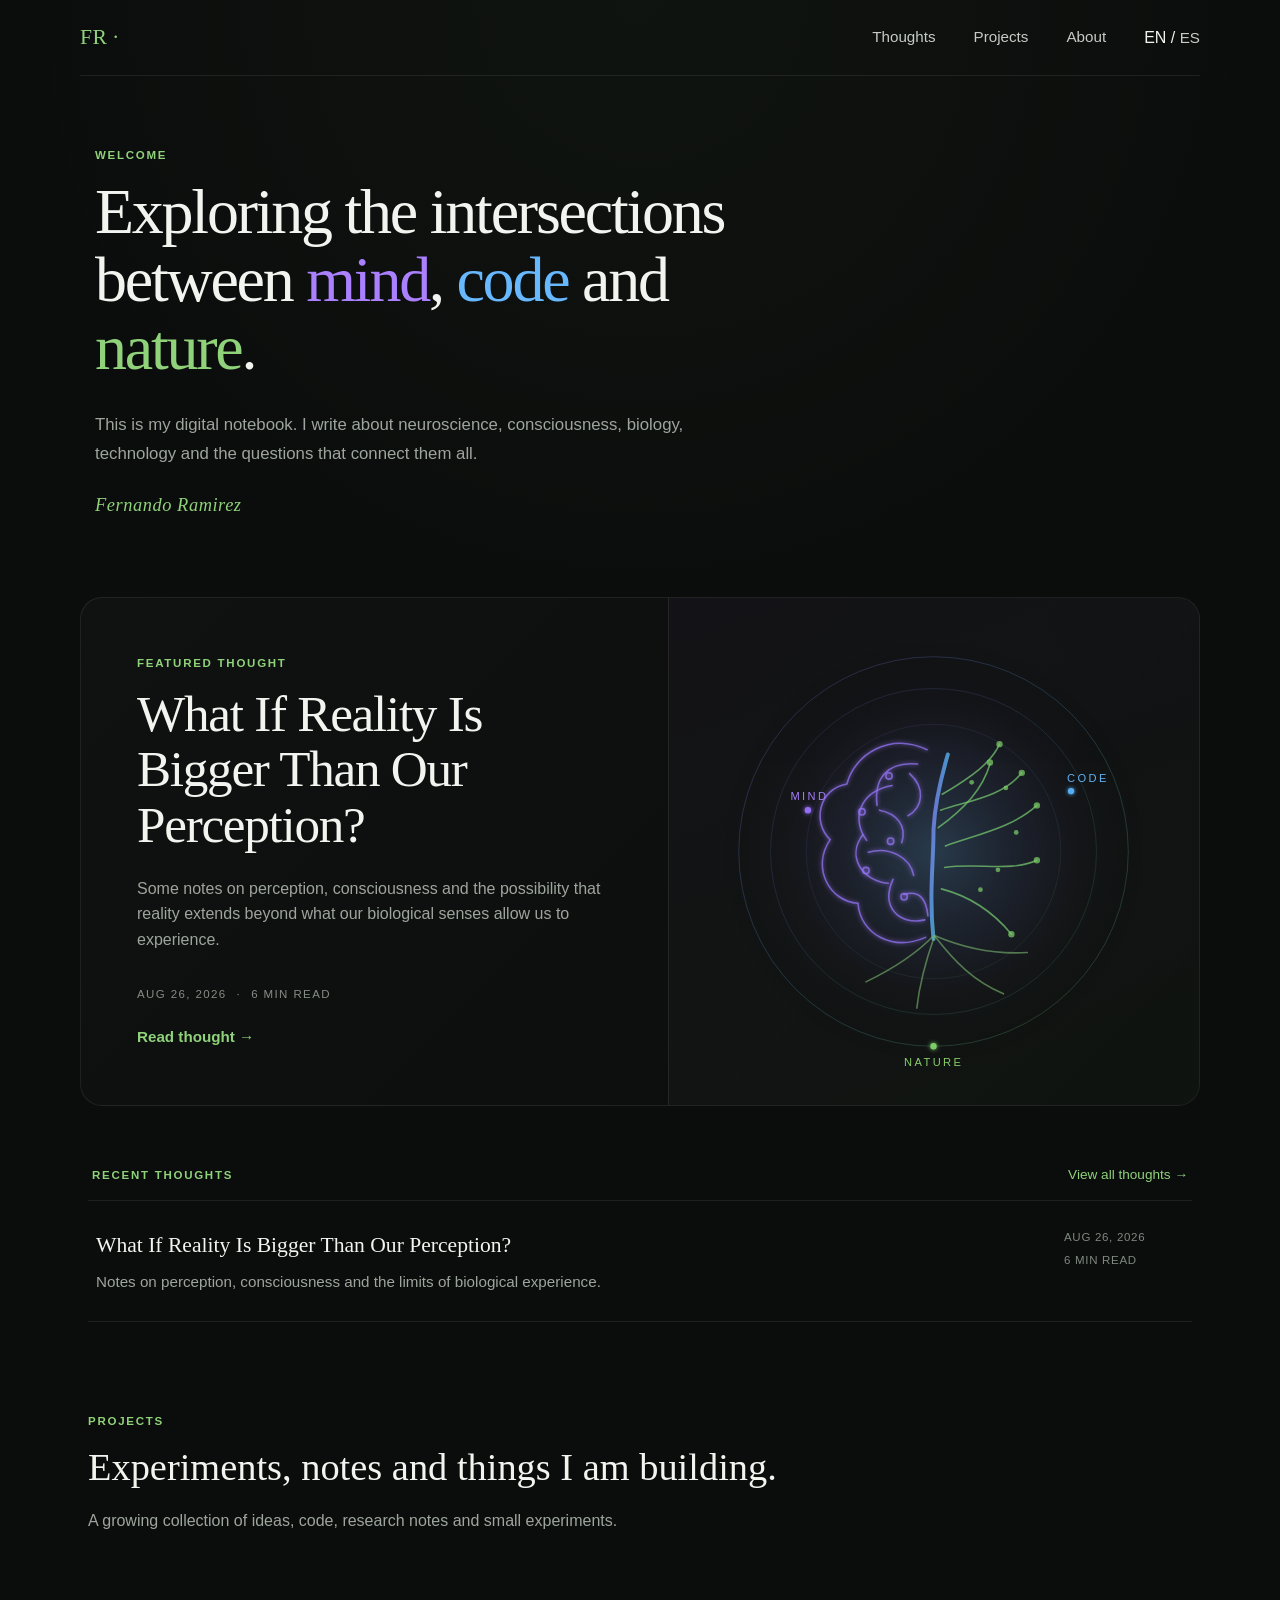
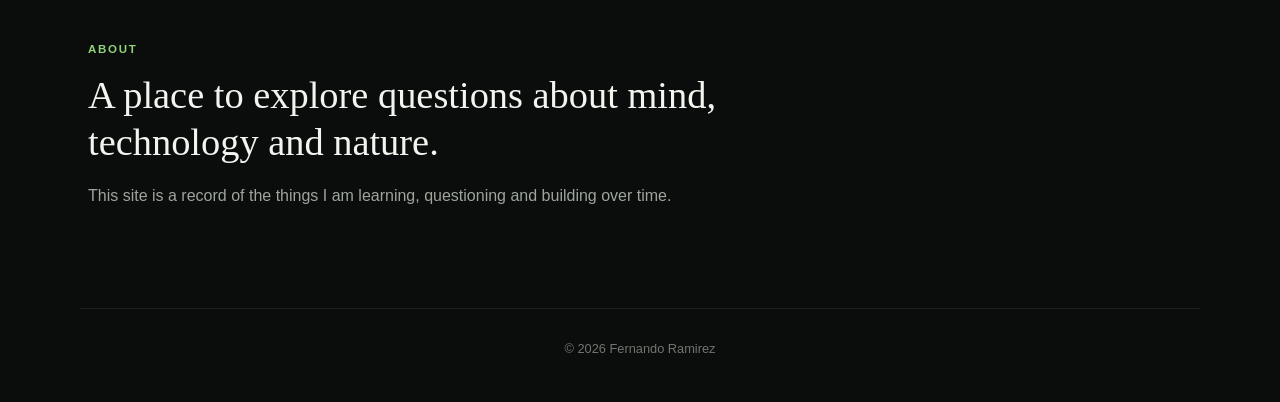
==== commit 2237fe5f: "Update index.html" ====
--- a/index.html
+++ b/index.html
@@ -18,11 +18,17 @@
 
       <a href="index.html" class="brand">FR ·</a>
 
-      <nav class="top-nav">
-        <a href="#thoughts">Thoughts</a>
-        <a href="#projects">Projects</a>
-        <a href="#about">About</a>
-      </nav>
+    <nav class="top-nav">
+  <a href="#thoughts">Thoughts</a>
+  <a href="#projects">Projects</a>
+  <a href="#about">About</a>
+
+  <span class="language-switch">
+    <span class="language-active">EN</span>
+    <span class="language-divider">/</span>
+    <a href="es/index.html">ES</a>
+  </span>
+</nav>
 
     </header>
 
--- a/style.css
+++ b/style.css
@@ -1,2483 +1,1225 @@
+:root {
+  --bg: #0b0d0c;
+  --bg-soft: #111411;
+  --panel: #151915;
+  --text: #f2f4ef;
+  --muted: #9ea59d;
+  --line: rgba(255, 255, 255, 0.08);
+
+  --green: #8fd27a;
+  --blue: #68b8ff;
+  --purple: #aa80ff;
+
+  --serif: Georgia, "Times New Roman", serif;
+  --sans: Arial, Helvetica, sans-serif;
+}
+
+* {
+  box-sizing: border-box;
+}
+
+html {
+  scroll-behavior: smooth;
+}
+
 body {
   margin: 0;
-  min-height: 100vh;
-  background: #111312;
-  color: #f1eee8;
-  font-family: Arial, Helvetica, sans-serif;
+  background:
+    radial-gradient(
+      circle at top,
+      rgba(143, 210, 122, 0.035),
+      transparent 30%
+    ),
+    var(--bg);
+  color: var(--text);
+  font-family: var(--sans);
+  line-height: 1.6;
+}
+
+a {
+  color: inherit;
+  text-decoration: none;
+}
+
+.home-page {
+  width: min(1120px, calc(100% - 40px));
+  margin: 0 auto;
+}
+
+/* -------------------------
+   TOP BAR
+-------------------------- */
+
+.topbar {
+  min-height: 76px;
+
+  display: flex;
+  align-items: center;
+  justify-content: space-between;
+
+  border-bottom: 1px solid var(--line);
+}
+
+.brand {
+  font-family: var(--serif);
+  font-size: 1.35rem;
+  color: var(--green);
+  letter-spacing: 0.02em;
+
+  transition:
+    opacity 0.2s ease,
+    transform 0.2s ease;
+}
+
+.brand:hover {
+  opacity: 0.8;
+  transform: translateY(-1px);
+}
+
+.top-nav {
+  display: flex;
+  gap: 38px;
+}
+
+.top-nav a {
+  color: #c7cbc5;
+  font-size: 0.95rem;
+
+  transition: color 0.2s ease;
+}
+
+.top-nav a:hover {
+  color: var(--green);
+}
+
+/* -------------------------
+   HERO
+-------------------------- */
+
+.hero {
+  max-width: 760px;
+
+  padding: 70px 15px 58px;
+}
+
+.eyebrow {
+  margin: 0 0 14px;
+
+  color: var(--green);
+
+  font-size: 0.72rem;
+  font-weight: 700;
+  letter-spacing: 0.15em;
+}
+
+.hero h1 {
+  margin: 0;
+
+  font-family: var(--serif);
+  font-size: clamp(2.6rem, 5vw, 4.6rem);
+  font-weight: 400;
+  line-height: 1.06;
+  letter-spacing: -0.035em;
+}
+
+.hero h1 span {
+  white-space: nowrap;
+}
+
+.mind-word {
+  color: var(--purple);
+}
+
+.code-word {
+  color: var(--blue);
+}
+
+.nature-word {
+  color: var(--green);
+}
+
+.hero-description {
+  max-width: 600px;
+
+  margin: 28px 0 0;
+
+  color: var(--muted);
+
+  font-size: 1.05rem;
+  line-height: 1.75;
+}
+
+.signature {
+  margin-top: 22px;
+
+  color: var(--green);
+
+  font-family: var(--serif);
+  font-size: 1.15rem;
+  font-style: italic;
+  letter-spacing: 0.03em;
+}
+
+/* -------------------------
+   FEATURED THOUGHT
+-------------------------- */
+
+.featured-thought {
+  overflow: hidden;
+
+  display: grid;
+  grid-template-columns: 1.05fr 0.95fr;
+
+  min-height: 470px;
+
+  border: 1px solid var(--line);
+  border-radius: 22px;
+
+  background:
+    linear-gradient(
+      135deg,
+      rgba(255, 255, 255, 0.025),
+      rgba(255, 255, 255, 0.005)
+    );
+}
+
+.featured-copy {
+  display: flex;
+  flex-direction: column;
+  justify-content: center;
+
+  padding: 56px;
+}
+
+.featured-copy h2 {
+  max-width: 520px;
+
+  margin: 0;
+
+  font-family: var(--serif);
+  font-size: clamp(2rem, 4vw, 3.3rem);
+  font-weight: 400;
+  line-height: 1.08;
+  letter-spacing: -0.025em;
+}
+
+.featured-description {
+  max-width: 540px;
+
+  margin: 24px 0 0;
+
+  color: var(--muted);
+
+  font-size: 1rem;
+}
+
+.thought-meta {
+  display: flex;
+  flex-wrap: wrap;
+  gap: 10px;
+
+  margin-top: 32px;
+
+  color: #858c85;
+
+  font-size: 0.72rem;
+  letter-spacing: 0.12em;
+}
+
+.read-link {
+  margin-top: 22px;
+
+  color: var(--green);
+
+  font-size: 0.95rem;
+  font-weight: 600;
+
+  transition:
+    opacity 0.2s ease,
+    transform 0.2s ease;
+}
+
+.read-link:hover {
+  opacity: 0.8;
+  transform: translateX(3px);
+}
+
+.featured-visual {
+  position: relative;
+
   display: flex;
   align-items: center;
   justify-content: center;
-}
-
-main {
-  width: min(760px, 86%);
-}
-
-h1 {
-  font-size: clamp(2.8rem, 7vw, 5.5rem);
-  font-weight: 500;
-  letter-spacing: -0.04em;
-  margin: 0;
-}
-
-.tagline {
-  margin-top: 14px;
-  font-size: 1.1rem;
-  color: #a9b1a8;
-  letter-spacing: 0.08em;
-}
-
-nav {
-  margin-top: 40px;
-  display: flex;
-  gap: 28px;
-}
-
-nav a {
-  color: #f1eee8;
-  text-decoration: none;
-  font-size: 0.95rem;
-}
-.intro {
-  max-width: 580px;
-  margin-top: 28px;
-  color: #c7c7c2;
-  font-size: 1.05rem;
-  line-height: 1.7;
-}
-
-#thoughts {
-  margin-top: 120px;
-  padding-top: 40px;
-  border-top: 1px solid #2b2f2c;
-}
-
-.section-label {
-  font-size: 0.8rem;
-  text-transform: uppercase;
-  letter-spacing: 0.14em;
-  color: #7f8881;
-  margin-bottom: 24px;
-}
-
-.thought {
-  display: flex;
-  gap: 28px;
-  align-items: baseline;
-  color: #f1eee8;
-  text-decoration: none;
-}
-
-.thought span {
-  color: #7f8881;
-  font-size: 0.85rem;
-}
-
-.thought strong {
-  font-size: 1.05rem;
-  font-weight: 400;
-}
-
-.thought:hover strong {
-  opacity: 0.6;
-}
-
-nav a:hover {
-  opacity: 0.55;
-}
-
-/* Thought article */
-
-.article-page {
-  max-width: 760px;
-  margin: 0 auto;
-  padding: 64px 28px 120px;
-}
-
-.back-link {
-  display: inline-block;
-  margin-bottom: 56px;
-  color: #7f7f7f;
-  font-size: 0.9rem;
-  text-decoration: none;
-  transition: color 0.2s ease, transform 0.2s ease;
-}
-
-.back-link:hover {
-  color: #ffffff;
-  transform: translateX(-3px);
-}
-
-.article-header {
-  margin-bottom: 64px;
-}
-
-.article-date {
-  margin: 0 0 18px;
-  color: #777777;
-  font-size: 0.78rem;
-  letter-spacing: 0.08em;
-}
-
-.article-title {
-  max-width: 680px;
-  margin: 0;
-  font-size: clamp(2.8rem, 6vw, 4.4rem);
-  line-height: 1.02;
-  letter-spacing: -0.04em;
-  font-weight: 500;
-}
-
-.article-content {
-  max-width: 640px;
-}
-
-.article-content p {
-  margin: 0 0 1.6em;
-  font-size: 1.06rem;
-  line-height: 1.82;
-  font-weight: 400;
-}
-
-.article-content h2 {
-  margin: 4.8rem 0 1.6rem;
-  font-size: 1.2rem;
-  line-height: 1.3;
-  font-weight: 600;
-  letter-spacing: -0.01em;
-}
-
-.article-content .emphasis {
-  margin: 2.4rem 0;
-  font-style: italic;
-}
-
-.article-content .question {
-  margin: 3rem 0;
-  font-size: 1.22rem;
-  line-height: 1.6;
-  font-weight: 500;
-}
-
-.article-content .final-question {
-  margin-top: 4.5rem;
-  margin-bottom: 0;
-  font-size: clamp(1.8rem, 4vw, 2.6rem);
-  line-height: 1.3;
-  letter-spacing: -0.025em;
-  font-weight: 500;
-}
-
-@media (max-width: 700px) {
-  .article-page {
-    padding: 40px 22px 90px;
-  }
-
-  .back-link {
-    margin-bottom: 46px;
-  }
-
-  .article-header {
-    margin-bottom: 48px;
-  }
-
-  .article-title {
-    font-size: clamp(2.35rem, 11vw, 3.4rem);
-  }
-
-  .article-content p {
-    font-size: 1rem;
-    line-height: 1.75;
-  }
-
-  .article-content h2 {
-    margin-top: 3.6rem;
-  }
-
-  .article-content .question {
-    font-size: 1.12rem;
-  }
-}
-
-/* Soft Mind · Code · Nature palette */
-
-:root {
-  --mind: #9b87f5;
-  --code: #76a9e8;
-  --nature: #8fbe8f;
-
-  --text-main: #ecebe7;
-  --text-soft: #b9b7b2;
-  --line-soft: rgba(255, 255, 255, 0.08);
-}
-
-body {
-  color: var(--text-main);
-}
-
-.tagline {
-  letter-spacing: 0.04em;
-}
-
-.tagline::first-letter {
-  color: var(--mind);
-}
-
-/* Thought article accents */
-
-.article-title {
-  position: relative;
-}
-
-.article-title::after {
-  content: "";
-  display: block;
-  width: 130px;
-  height: 1px;
-  margin-top: 30px;
-  background: linear-gradient(
-    90deg,
-    var(--mind),
-    var(--code),
-    var(--nature)
-  );
-  opacity: 0.9;
-}
-
-.article-content h2 {
-  color: var(--text-main);
-}
-
-.article-content h2:nth-of-type(1),
-.article-content h2:nth-of-type(2) {
-  color: #a99bf4;
-}
-
-.article-content h2:nth-of-type(3),
-.article-content h2:nth-of-type(4) {
-  color: #89aee8;
-}
-
-.article-content h2:nth-of-type(5) {
-  color: #9bc793;
-}
-
-.article-content .emphasis {
-  color: #b7a8f3;
-}
-
-.article-content .question {
-  position: relative;
-  padding-left: 24px;
-  color: #b7a8f3;
-}
-
-.article-content .question::before {
-  content: "";
-  position: absolute;
-  left: 0;
-  top: 0.15em;
-  bottom: 0.15em;
-  width: 2px;
-  background: linear-gradient(
-    180deg,
-    var(--mind),
-    var(--code)
-  );
-  opacity: 0.85;
-}
-
-.article-content .final-question {
-  position: relative;
-  padding-left: 28px;
-  color: #baa9f5;
-}
-
-.article-content .final-question::before {
-  content: "";
-  position: absolute;
-  left: 0;
-  top: 0.12em;
-  bottom: 0.12em;
-  width: 3px;
-  background: linear-gradient(
-    180deg,
-    var(--mind),
-    var(--code),
-    var(--nature)
-  );
-}
-
-.back-link {
-  color: #9a8ee2;
-}
-
-.back-link:hover {
-  color: #c7bfff;
-}
-
-/* Extremely subtle atmospheric glow */
-
-.article-page {
-  position: relative;
-}
-
-.article-page::before {
-  content: "";
-  position: fixed;
-  inset: auto 0 0;
-  height: 260px;
-  pointer-events: none;
-  background:
-    radial-gradient(
-      circle at 12% 100%,
-      rgba(120, 87, 210, 0.11),
-      transparent 42%
-    ),
-    radial-gradient(
-      circle at 88% 100%,
-      rgba(96, 155, 95, 0.09),
-      transparent 40%
-    );
-  z-index: -1;
-}
-
-/* ========================================
-   HOME — MIND · CODE · NATURE
-======================================== */
-
-.home-page {
-  position: relative;
-  max-width: 1180px;
-  margin: 0 auto;
-  padding: 90px 55px 70px;
-  overflow: hidden;
-}
-
-/* Atmospheric background */
-
-.home-page::before {
-  content: "";
-  position: absolute;
-  width: 700px;
-  height: 700px;
-  top: -230px;
-  right: -220px;
-
-  background:
-    radial-gradient(
-      circle at 45% 40%,
-      rgba(105, 135, 255, 0.11),
-      rgba(92, 180, 160, 0.06) 35%,
-      transparent 68%
-    );
-
-  border-radius: 50%;
-  filter: blur(10px);
-  pointer-events: none;
-  z-index: 0;
-}
-
-.home-header,
-.thoughts-section,
-.simple-section,
-.home-footer {
-  position: relative;
-  z-index: 1;
-}
-
-
-/* HERO */
-
-.home-header {
-  position: relative;
-  min-height: 560px;
-}
-
-.home-header h1 {
-  position: relative;
-  z-index: 2;
-
-  max-width: 800px;
-  margin: 0;
-
-  font-size: clamp(4.5rem, 9vw, 8rem);
-  line-height: 0.9;
-  letter-spacing: -0.065em;
-  font-weight: 500;
-
-  color: #f2f3ef;
-}
-
-
-/* Mind · Code · Nature */
-
-.tagline {
-  display: flex;
-  align-items: center;
-  gap: 10px;
-
-  margin-top: 32px;
-
-  font-size: 0.95rem;
-  letter-spacing: 0.08em;
-  font-weight: 500;
-}
-
-.mind-word {
-  color: #a8b7ff;
-}
-
-.code-word {
-  color: #b3a7e8;
-}
-
-.nature-word {
-  color: #91c9a8;
-}
-
-
-/* Intro */
-
-.intro {
-  max-width: 590px;
-  margin-top: 30px;
-
-  color: rgba(235, 238, 233, 0.62);
-
-  font-size: 1.05rem;
-  line-height: 1.75;
-}
-
-
-/* Navigation */
-
-.home-nav {
-  display: flex;
-  gap: 34px;
-  margin-top: 42px;
-}
-
-.home-nav a {
-  position: relative;
-
-  color: rgba(240, 242, 238, 0.72);
-  text-decoration: none;
-
-  font-size: 0.92rem;
-
-  transition:
-    color 0.25s ease,
-    transform 0.25s ease;
-}
-
-.home-nav a::after {
-  content: "";
-  position: absolute;
-
-  left: 0;
-  bottom: -8px;
-
-  width: 0;
-  height: 1px;
-
-  background: linear-gradient(
-    90deg,
-    #a8b7ff,
-    #91c9a8
-  );
-
-  transition: width 0.3s ease;
-}
-
-.home-nav a:hover {
-  color: #ffffff;
-  transform: translateY(-1px);
-}
-
-.home-nav a:hover::after {
-  width: 100%;
-}
-
-
-/* ========================================
-   BACKGROUND SYMBOL
-======================================== */
-
-.home-symbol {
-  position: absolute;
-
-  width: 430px;
-  height: 430px;
-
-  right: -25px;
-  top: -30px;
-
-  opacity: 0.32;
-  pointer-events: none;
-}
-
-.symbol-circle {
-  position: relative;
-
-  width: 100%;
-  height: 100%;
-
-  border: 1px solid rgba(190, 205, 255, 0.11);
-  border-radius: 50%;
+
+  min-height: 470px;
+
+  border-left: 1px solid var(--line);
 
   background:
     radial-gradient(
       circle at center,
-      rgba(111, 134, 220, 0.045),
-      transparent 64%
-    );
-}
-
-.symbol-circle::before,
-.symbol-circle::after {
-  content: "";
-  position: absolute;
-
-  top: 50%;
-  left: 50%;
-
-  border-radius: 50%;
-  transform: translate(-50%, -50%);
-}
-
-.symbol-circle::before {
-  width: 68%;
-  height: 68%;
-
-  border: 1px solid rgba(141, 198, 170, 0.10);
-}
-
-.symbol-circle::after {
-  width: 36%;
-  height: 36%;
-
-  border: 1px solid rgba(175, 162, 230, 0.12);
-}
-
-.symbol-mind,
-.symbol-code,
-.symbol-nature {
-  position: absolute;
-
-  font-size: 0.65rem;
-  text-transform: uppercase;
-  letter-spacing: 0.2em;
-
-  opacity: 0.55;
-}
-
-.symbol-mind {
-  top: 18%;
-  left: 17%;
-  color: #a8b7ff;
-}
-
-.symbol-code {
-  top: 47%;
-  right: 10%;
-  color: #b3a7e8;
-}
-
-.symbol-nature {
-  bottom: 17%;
-  left: 25%;
-  color: #91c9a8;
-}
-
-
-/* Center point */
-
-.symbol-circle > span::before {
-  content: "";
-}
-
-.symbol-circle {
-  box-shadow:
-    inset 0 0 80px rgba(110, 130, 200, 0.025),
-    0 0 100px rgba(80, 110, 170, 0.025);
-}
-
-
-/* ========================================
-   THOUGHTS
-======================================== */
-
-.thoughts-section {
-  padding: 55px 0 70px;
-
-  border-top: 1px solid rgba(255, 255, 255, 0.08);
-}
-
-.section-label {
-  margin-bottom: 28px;
-
-  color: rgba(210, 215, 210, 0.42);
-
-  font-size: 0.69rem;
-  font-weight: 600;
-  letter-spacing: 0.16em;
-  text-transform: uppercase;
-}
-
-.thought {
-  display: grid;
-
-  grid-template-columns:
-    115px
-    minmax(0, 1fr)
-    auto;
-
-  align-items: center;
-  gap: 25px;
-
-  padding: 20px 0;
-
-  color: inherit;
-  text-decoration: none;
-
-  border-bottom: 1px solid rgba(255, 255, 255, 0.055);
-
-  transition:
-    border-color 0.25s ease,
-    transform 0.25s ease;
-}
-
-.thought > span:first-child {
-  color: rgba(220, 225, 220, 0.35);
-
-  font-size: 0.72rem;
-  letter-spacing: 0.04em;
-}
-
-.thought strong {
-  color: rgba(242, 244, 240, 0.83);
-
-  font-size: 1rem;
-  font-weight: 450;
-
-  transition: color 0.25s ease;
-}
-
-.thought-arrow {
-  color: rgba(168, 183, 255, 0.5);
-
-  font-size: 1.15rem;
-
-  transition:
-    transform 0.25s ease,
-    color 0.25s ease;
-}
-
-.thought:hover {
-  border-color: rgba(145, 201, 168, 0.2);
-}
-
-.thought:hover strong {
-  color: #ffffff;
-}
-
-.thought:hover .thought-arrow {
-  color: #91c9a8;
-  transform: translateX(5px);
-}
-
-
-/* ========================================
-   PROJECTS / ABOUT
-======================================== */
-
-.simple-section {
-  padding: 70px 0;
-
-  border-top: 1px solid rgba(255, 255, 255, 0.065);
-}
-
-.section-placeholder {
-  max-width: 540px;
-
-  color: rgba(225, 230, 225, 0.52);
-
-  font-size: 1.15rem;
-  line-height: 1.7;
-}
-
-
-/* ========================================
-   FOOTER
-======================================== */
-
-.home-footer {
-  margin-top: 60px;
-  padding: 90px 0 30px;
-
-  text-align: center;
-
-  border-top: 1px solid rgba(255, 255, 255, 0.06);
-}
-
-.footer-mark {
-  width: 5px;
-  height: 5px;
-
-  margin: 0 auto 34px;
-
-  border-radius: 50%;
-
-  background: #a8b7ff;
-
-  box-shadow:
-    0 0 20px rgba(168, 183, 255, 0.5),
-    0 0 45px rgba(145, 201, 168, 0.2);
-}
-
-.footer-quote {
-  margin: 0;
-
-  color: rgba(235, 238, 233, 0.55);
-
-  font-size: 0.9rem;
-  font-style: italic;
-}
-
-.footer-author {
-  margin-top: 10px;
-
-  color: rgba(235, 238, 233, 0.25);
-
-  font-size: 0.68rem;
-  letter-spacing: 0.08em;
-}
-
-
-/* ========================================
-   MOBILE
-======================================== */
-
-@media (max-width: 700px) {
-
-  .home-page {
-    padding: 65px 25px 50px;
-  }
-
-  .home-header {
-    min-height: 500px;
-  }
-
-  .home-header h1 {
-    max-width: 100%;
-
-    font-size: clamp(3.7rem, 17vw, 5.7rem);
-    line-height: 0.92;
-  }
-
-  .home-symbol {
-    width: 330px;
-    height: 330px;
-
-    right: -145px;
-    top: 80px;
-
-    opacity: 0.25;
-  }
-
-  .intro {
-    max-width: 90%;
-  }
-
-  .home-nav {
-    gap: 24px;
-  }
-
-  .thought {
-    grid-template-columns: 1fr auto;
-    gap: 12px;
-  }
-
-  .thought > span:first-child {
-    grid-column: 1 / -1;
-  }
-
-  .simple-section {
-    padding: 55px 0;
-  }
-
-}
-
-/* ========================================
-   HOME — FULL WIDTH OVERRIDE
-======================================== */
-
-.home-page {
-  width: 100%;
-  max-width: none;
-  margin: 0;
-  padding: 70px clamp(45px, 7vw, 130px) 80px;
-  box-sizing: border-box;
-}
-
-.home-header {
-  width: 100%;
-  min-height: 620px;
-  display: grid;
-  grid-template-columns: minmax(420px, 0.9fr) minmax(420px, 1.1fr);
-  grid-template-rows: auto auto auto auto;
-  column-gap: clamp(50px, 8vw, 150px);
-  align-content: center;
-}
-
-.home-header h1,
-.tagline,
-.intro,
-.home-nav {
-  grid-column: 1;
-}
-
-.home-symbol {
-  grid-column: 2;
-  grid-row: 1 / 5;
-
-  position: relative;
-  top: auto;
-  right: auto;
-
-  align-self: center;
-  justify-self: center;
-
-  width: min(42vw, 600px);
-  height: min(42vw, 600px);
-
-  opacity: 0.48;
-}
-
-.thoughts-section,
-.simple-section,
-.home-footer {
-  width: 100%;
-  max-width: none;
-}
-
-.thoughts-section {
-  margin-top: 20px;
-}
-
-.thought {
-  width: 100%;
-}
-
-/* Projects + About side by side on desktop */
-
-@media (min-width: 900px) {
-  .home-page {
-    display: grid;
-    grid-template-columns: 1fr 1fr;
-    column-gap: clamp(50px, 7vw, 120px);
-  }
-
-  .home-header,
-  .thoughts-section,
-  .home-footer {
-    grid-column: 1 / -1;
-  }
-
-  #projects {
-    grid-column: 1;
-  }
-
-  #about {
-    grid-column: 2;
-  }
-
-  #projects,
-  #about {
-    border-top: 1px solid rgba(255, 255, 255, 0.065);
-  }
-}
-
-/* Mobile stays vertical */
-
-@media (max-width: 899px) {
-  .home-page {
-    padding: 55px 24px 60px;
-  }
-
-  .home-header {
-    display: block;
-    min-height: auto;
-    padding-bottom: 100px;
-  }
-
-  .home-symbol {
-    position: absolute;
-    width: 340px;
-    height: 340px;
-    right: -140px;
-    top: 90px;
-    opacity: 0.28;
-  }
-}
-
-/* ========================================
-   ARTICLE — WIDER, MORE COMFORTABLE LAYOUT
-======================================== */
-
-.article-page {
-  width: 100%;
-  max-width: none;
-  margin: 0;
-  padding: 70px clamp(40px, 8vw, 150px) 130px;
-  box-sizing: border-box;
-}
-
-.article {
-  width: 100%;
-}
-
-.article-header {
-  max-width: 1050px;
-}
-
-.article-title {
-  max-width: 980px;
-  font-size: clamp(3.2rem, 6vw, 5.8rem);
-}
-
-.article-content {
-  width: min(100%, 820px);
-  max-width: none;
-}
-
-.article-content p {
-  max-width: 820px;
-  font-size: 1.08rem;
-  line-height: 1.85;
-}
-
-.article-content h2 {
-  max-width: 820px;
-}
-
-.article-content .question {
-  max-width: 780px;
-}
-
-.article-content .final-question {
-  max-width: 900px;
-}
-
-/* Slight asymmetry on large screens */
-@media (min-width: 1100px) {
-  .article-page {
-    padding-left: 12vw;
-    padding-right: 10vw;
-  }
-
-  .article-content {
-    margin-left: 4vw;
-  }
-}
-
-/* Mobile */
-@media (max-width: 700px) {
-  .article-page {
-    padding: 40px 22px 90px;
-  }
-
-  .article-content {
-    width: 100%;
-  }
-
-  .article-content p {
-    max-width: 100%;
-  }
-}
-
-/* ========================================
-   COSMIC HOME — VISUAL UPGRADE
-======================================== */
-
-body {
-  background:
-    radial-gradient(
-      ellipse at 12% 18%,
-      rgba(118, 52, 190, 0.18),
-      transparent 32%
-    ),
-    radial-gradient(
-      ellipse at 53% 24%,
-      rgba(44, 105, 190, 0.13),
-      transparent 34%
-    ),
-    radial-gradient(
-      ellipse at 89% 34%,
-      rgba(65, 142, 70, 0.16),
-      transparent 35%
-    ),
-    #080b0e;
-}
-
-
-/* subtle stars */
-
-.home-page::after {
-  content: "";
-  position: fixed;
-  inset: 0;
-
-  pointer-events: none;
-
-  background-image:
-    radial-gradient(
-      circle at 10% 18%,
-      rgba(181, 142, 255, 0.75) 0 1px,
-      transparent 1.5px
-    ),
-    radial-gradient(
-      circle at 27% 36%,
-      rgba(110, 182, 255, 0.55) 0 1px,
-      transparent 1.4px
-    ),
-    radial-gradient(
-      circle at 52% 12%,
-      rgba(255, 255, 255, 0.35) 0 1px,
-      transparent 1.3px
-    ),
-    radial-gradient(
-      circle at 71% 25%,
-      rgba(111, 192, 255, 0.45) 0 1px,
-      transparent 1.3px
-    ),
-    radial-gradient(
-      circle at 88% 42%,
-      rgba(138, 214, 96, 0.55) 0 1px,
-      transparent 1.5px
-    ),
-    radial-gradient(
-      circle at 17% 76%,
-      rgba(151, 104, 235, 0.4) 0 1px,
-      transparent 1.4px
-    ),
-    radial-gradient(
-      circle at 80% 83%,
-      rgba(124, 200, 101, 0.38) 0 1px,
-      transparent 1.4px
-    );
-
-  opacity: 0.7;
-  z-index: 0;
-}
-
-
-/* stronger but soft atmosphere */
-
-.home-page::before {
-  width: 100%;
-  height: 100%;
-
-  inset: 0;
-
-  background:
-    radial-gradient(
-      ellipse at 15% 28%,
-      rgba(119, 54, 204, 0.15),
-      transparent 30%
-    ),
-    radial-gradient(
-      ellipse at 55% 25%,
-      rgba(40, 107, 193, 0.11),
-      transparent 32%
-    ),
-    radial-gradient(
-      ellipse at 89% 34%,
-      rgba(67, 159, 69, 0.14),
-      transparent 31%
-    ),
-    radial-gradient(
-      ellipse at 50% 110%,
-      rgba(39, 91, 113, 0.08),
-      transparent 38%
-    );
-
-  filter: none;
-  border-radius: 0;
-}
-
-
-/* hero symbol */
-
-.home-symbol {
-  width: min(46vw, 650px);
-  height: min(46vw, 650px);
-
-  opacity: 1;
-
-  filter:
-    drop-shadow(0 0 34px rgba(89, 126, 230, 0.12))
-    drop-shadow(0 0 65px rgba(77, 172, 91, 0.06));
-}
-
-.identity-symbol {
-  width: 100%;
-  height: 100%;
-
-  overflow: visible;
-
-  opacity: 0.88;
-}
-
-
-/* brighter identity colors */
-
-.mind-word {
-  color: #b283ff;
-  text-shadow: 0 0 18px rgba(178, 131, 255, 0.18);
-}
-
-.code-word {
-  color: #69baff;
-  text-shadow: 0 0 18px rgba(105, 186, 255, 0.15);
-}
-
-.nature-word {
-  color: #88d667;
-  text-shadow: 0 0 18px rgba(136, 214, 103, 0.14);
-}
-
-
-/* introductory gradient line */
-
-.intro::before {
-  content: "";
-  display: block;
-
-  width: 82px;
-  height: 1px;
-
-  margin-bottom: 26px;
-
-  background:
-    linear-gradient(
-      90deg,
-      #b283ff,
-      #69baff,
-      #88d667
-    );
-}
-
-
-/* thought accent */
-
-.thought > span:first-child {
-  color: #a987dd;
-}
-
-.thought-arrow {
-  color: #79b9ed;
-}
-
-.thought:hover .thought-arrow {
-  color: #8ed36d;
-}
-
-
-/* section accent marks */
-
-.section-label::after {
-  content: "";
-
-  display: block;
-
-  width: 34px;
-  height: 1px;
-
-  margin-top: 10px;
-
-  background:
-    linear-gradient(
-      90deg,
-      #ab7aff,
-      #67b5ff,
-      #88d667
-    );
-}
-
-
-/* lower-page atmosphere */
-
-.home-footer::before {
-  content: "";
-
-  position: absolute;
-
-  left: 50%;
-  bottom: -150px;
-
-  width: 90vw;
-  height: 300px;
-
-  transform: translateX(-50%);
-
-  background:
-    radial-gradient(
-      ellipse at 20% 100%,
-      rgba(104, 63, 180, 0.14),
-      transparent 35%
-    ),
-    radial-gradient(
-      ellipse at 80% 100%,
-      rgba(78, 150, 70, 0.13),
-      transparent 35%
-    );
-
-  pointer-events: none;
-}
-
-
-/* mobile */
-
-@media (max-width: 899px) {
-
-  body {
-    background:
-      radial-gradient(
-        ellipse at 10% 10%,
-        rgba(111, 54, 185, 0.14),
-        transparent 30%
-      ),
-      radial-gradient(
-        ellipse at 95% 35%,
-        rgba(63, 137, 77, 0.12),
-        transparent 32%
-      ),
-      #080b0e;
-  }
-
-  .home-symbol {
-    width: 390px;
-    height: 390px;
-
-    right: -160px;
-    top: 130px;
-
-    opacity: 0.48;
-  }
-
-}
-
-/* ========================================
-   ATMOSPHERE V2
-   Mind · Code · Nature
-======================================== */
-
-/* Base */
-body {
-  background-color: #070a0d;
-}
-
-/* Full-page cosmic atmosphere */
-.home-page {
-  position: relative;
-  isolation: isolate;
-
-  background:
-    radial-gradient(
-      ellipse 55% 65% at 7% 22%,
-      rgba(116, 55, 190, 0.20) 0%,
-      rgba(78, 40, 140, 0.10) 35%,
-      transparent 72%
-    ),
-
-    radial-gradient(
-      ellipse 55% 65% at 56% 28%,
-      rgba(34, 104, 180, 0.15) 0%,
-      rgba(27, 74, 126, 0.07) 40%,
-      transparent 72%
-    ),
-
-    radial-gradient(
-      ellipse 55% 70% at 96% 38%,
-      rgba(58, 145, 78, 0.18) 0%,
-      rgba(35, 95, 60, 0.08) 38%,
-      transparent 72%
-    ),
-
-    linear-gradient(
-      115deg,
-      #09090f 0%,
-      #080d13 48%,
-      #07100d 100%
-    );
-}
-
-
-/* Large soft color clouds */
-
-.home-page::before {
-  content: "";
-  position: fixed;
-  inset: -15%;
-
-  z-index: -2;
-  pointer-events: none;
-
-  background:
-
-    radial-gradient(
-      circle at 16% 28%,
-      rgba(155, 82, 255, 0.16),
-      transparent 23%
-    ),
-
-    radial-gradient(
-      circle at 48% 22%,
-      rgba(63, 132, 255, 0.11),
-      transparent 25%
-    ),
-
-    radial-gradient(
-      circle at 82% 36%,
-      rgba(91, 207, 105, 0.13),
-      transparent 26%
-    );
-
-  filter: blur(55px);
-}
-
-
-/* Tiny atmospheric stars / particles */
-
-.home-page::after {
-  content: "";
-  position: fixed;
-  inset: 0;
-
-  z-index: -1;
-  pointer-events: none;
-
-  background-image:
-
-    radial-gradient(
-      circle at 8% 17%,
-      rgba(190, 150, 255, 0.8) 0 1px,
-      transparent 1.5px
-    ),
-
-    radial-gradient(
-      circle at 19% 63%,
-      rgba(134, 101, 215, 0.55) 0 1px,
-      transparent 1.5px
-    ),
-
-    radial-gradient(
-      circle at 33% 28%,
-      rgba(107, 170, 255, 0.55) 0 1px,
-      transparent 1.5px
-    ),
-
-    radial-gradient(
-      circle at 47% 76%,
-      rgba(95, 165, 235, 0.45) 0 1px,
-      transparent 1.5px
-    ),
-
-    radial-gradient(
-      circle at 61% 14%,
-      rgba(103, 183, 255, 0.6) 0 1px,
-      transparent 1.5px
-    ),
-
-    radial-gradient(
-      circle at 73% 65%,
-      rgba(113, 205, 134, 0.5) 0 1px,
-      transparent 1.5px
-    ),
-
-    radial-gradient(
-      circle at 87% 22%,
-      rgba(130, 221, 119, 0.65) 0 1px,
-      transparent 1.5px
-    ),
-
-    radial-gradient(
-      circle at 94% 78%,
-      rgba(105, 186, 106, 0.45) 0 1px,
-      transparent 1.5px
-    );
-
-  opacity: 0.8;
-}
-
-
-/* Give the identity symbol more presence */
-
-.home-symbol {
-  width: min(50vw, 700px);
-  height: min(50vw, 700px);
-
-  transform: translateX(-2%);
-
-  filter:
-    drop-shadow(0 0 22px rgba(103, 129, 255, 0.16))
-    drop-shadow(0 0 55px rgba(117, 88, 220, 0.09))
-    drop-shadow(0 0 75px rgba(91, 190, 99, 0.07));
-}
-
-.identity-symbol {
-  opacity: 0.95;
-}
-
-
-/* Hero title remains clean */
-
-.home-page h1 {
-  position: relative;
-  z-index: 2;
-
-  color: rgba(248, 249, 250, 0.98);
-}
-
-
-/* Intro becomes softer */
-
-.home-page .intro {
-  color: rgba(220, 226, 230, 0.72);
-  max-width: 600px;
-}
-
-
-/* Navigation slightly softer until hover */
-
-.home-page nav a {
-  color: rgba(225, 231, 234, 0.75);
-
-  transition:
-    color 0.25s ease,
-    text-shadow 0.25s ease;
-}
-
-.home-page nav a:hover {
-  color: #ffffff;
-
-  text-shadow:
-    0 0 18px rgba(106, 177, 255, 0.25);
-}
-
-
-/* Subtle glow around Mind Code Nature */
-
-.mind-word {
-  color: #b58aff;
-  text-shadow:
-    0 0 18px rgba(181, 138, 255, 0.28);
-}
-
-.code-word {
-  color: #72bdff;
-  text-shadow:
-    0 0 18px rgba(114, 189, 255, 0.25);
-}
-
-.nature-word {
-  color: #8bdc72;
-  text-shadow:
-    0 0 18px rgba(139, 220, 114, 0.22);
-}
-
-
-/* Mobile */
-
-@media (max-width: 899px) {
-
-  .home-page {
-    background:
-      radial-gradient(
-        ellipse at 5% 15%,
-        rgba(122, 59, 193, 0.18),
-        transparent 38%
-      ),
-
-      radial-gradient(
-        ellipse at 95% 42%,
-        rgba(57, 143, 78, 0.15),
-        transparent 40%
-      ),
-
-      #080b0e;
-  }
-
-  .home-symbol {
-    width: 430px;
-    height: 430px;
-
-    right: -175px;
-    top: 120px;
-
-    transform: none;
-
-    opacity: 0.62;
-  }
-
-}
-
-/* =========================================================
-   ARTICLE — MIND / CODE / NATURE
-   ========================================================= */
-
-.article-page {
-  position: relative;
-  width: 100%;
-  min-height: 100vh;
-
-  padding:
-    clamp(35px, 5vw, 80px)
-    clamp(28px, 8vw, 140px)
-    120px;
-
-  overflow: hidden;
-
-  background:
-    radial-gradient(
-      circle at 85% 12%,
-      rgba(20, 170, 210, 0.14),
-      transparent 30%
-    ),
-    radial-gradient(
-      circle at 5% 42%,
-      rgba(90, 70, 220, 0.13),
-      transparent 32%
-    ),
-    radial-gradient(
-      circle at 90% 72%,
-      rgba(70, 210, 130, 0.08),
-      transparent 30%
+      rgba(104, 184, 255, 0.08),
+      transparent 40%
     ),
     linear-gradient(
-      135deg,
-      #080b13 0%,
-      #0b1020 45%,
-      #071216 100%
+      160deg,
+      rgba(170, 128, 255, 0.03),
+      rgba(143, 210, 122, 0.03)
     );
 }
 
-
-/* subtle atmospheric glow */
-
-.article-page::before {
-  content: "";
-  position: fixed;
-
-  width: 700px;
-  height: 700px;
-
-  right: -250px;
-  top: 15%;
-
-  border-radius: 50%;
-
-  background:
-    radial-gradient(
-      circle,
-      rgba(40, 150, 255, 0.08),
-      transparent 65%
-    );
-
-  filter: blur(20px);
-
-  pointer-events: none;
-}
-
-
-/* ---------------------------------------------------------
-   BACK
-   --------------------------------------------------------- */
-
-.back-link {
-  position: relative;
-  z-index: 2;
-
-  display: inline-block;
-
-  margin-bottom: clamp(55px, 8vw, 110px);
-
-  color: #78a8ff;
-  text-decoration: none;
-
-  font-size: 0.95rem;
-  letter-spacing: 0.03em;
-
-  transition:
-    color 0.25s ease,
-    transform 0.25s ease;
-}
-
-.back-link:hover {
-  color: #9effc6;
-  transform: translateX(-4px);
-}
-
-
-/* ---------------------------------------------------------
-   ARTICLE
-   --------------------------------------------------------- */
-
-.article {
-  position: relative;
-  z-index: 2;
+.home-symbol {
+  width: min(90%, 500px);
+}
+
+.identity-symbol {
+  display: block;
 
   width: 100%;
-  max-width: 1500px;
-
-  margin: 0 auto;
-}
-
-
-/* ---------------------------------------------------------
-   HEADER
-   --------------------------------------------------------- */
-
-.article-header {
-  width: min(1100px, 100%);
-
-  margin-bottom: clamp(70px, 9vw, 130px);
-}
-
-
-.article-date {
-  margin-bottom: 25px;
-
-  color: rgba(255,255,255,0.48);
-
-  font-size: 0.78rem;
-  letter-spacing: 0.14em;
-}
-
-
-.article-title {
-  max-width: 1100px;
-
-  margin: 0;
-
-  color: #f4f7ff;
-
-  font-size: clamp(3rem, 7vw, 7rem);
-  line-height: 0.96;
-
-  font-weight: 400;
-  letter-spacing: -0.055em;
-}
-
-
-/* colored line beneath title */
-
-.article-header::after {
-  content: "";
-
-  display: block;
-
-  width: 110px;
-  height: 3px;
-
-  margin-top: 40px;
-
-  border-radius: 10px;
-
-  background:
-    linear-gradient(
-      90deg,
-      #628cff,
-      #55d7ff,
-      #76ef9d
-    );
-
-  box-shadow:
-    0 0 18px rgba(85,215,255,0.3);
-}
-
-
-/* ---------------------------------------------------------
-   READING COLUMN
-   --------------------------------------------------------- */
-
-.article-content {
-  width: min(820px, 100%);
-
-  margin-left: clamp(0px, 6vw, 100px);
-
-  color: rgba(239,244,255,0.86);
-
-  font-size: clamp(1.05rem, 1.3vw, 1.25rem);
-  line-height: 1.85;
-}
-
-
-.article-content p {
-  margin: 0 0 1.8em;
-}
-
-
-/* ---------------------------------------------------------
-   SECTION TITLES
-   --------------------------------------------------------- */
-
-.article-content h2 {
-  position: relative;
-
-  margin:
-    clamp(90px, 10vw, 150px)
-    0
-    45px;
-
-  color: #f5f7ff;
-
-  font-size: clamp(2rem, 3.5vw, 3.7rem);
-  line-height: 1.08;
-
-  font-weight: 400;
-  letter-spacing: -0.035em;
-}
-
-
-.article-content h2::before {
-  content: "";
-
-  position: absolute;
-
-  left: -28px;
-  top: 0.15em;
-
-  width: 3px;
-  height: 0.8em;
-
-  border-radius: 10px;
-
-  background:
-    linear-gradient(
-      #5b8cff,
-      #64e2d1
-    );
-
-  box-shadow:
-    0 0 14px rgba(91,140,255,0.35);
-}
-
-
-/* ---------------------------------------------------------
-   EMPHASIS
-   --------------------------------------------------------- */
-
-.article-content .emphasis {
-  margin:
-    clamp(50px, 6vw, 80px)
-    0;
-
-  color: #b7c8ff;
-
-  font-size: clamp(1.4rem, 2vw, 2rem);
-  line-height: 1.5;
-
-  font-weight: 400;
-}
-
-
-/* ---------------------------------------------------------
-   QUESTIONS
-   --------------------------------------------------------- */
-
-.article-content .question {
-  position: relative;
-
-  margin:
-    clamp(65px, 7vw, 100px)
-    0;
-
-  padding-left: 28px;
-
-  color: #9ee8ff;
-
-  font-size: clamp(1.45rem, 2.3vw, 2.25rem);
-  line-height: 1.45;
-
-  font-weight: 400;
-}
-
-
-.article-content .question::before {
-  content: "";
-
-  position: absolute;
-
-  left: 0;
-  top: 0.1em;
-
-  width: 2px;
-  height: calc(100% - 0.2em);
-
-  background:
-    linear-gradient(
-      #65a0ff,
-      #65e9b0
-    );
-
-  opacity: 0.7;
-}
-
-
-/* ---------------------------------------------------------
-   FINAL QUESTION
-   --------------------------------------------------------- */
-
-.article-content .final-question {
-  position: relative;
-
-  width: min(1000px, 90vw);
-
-  margin:
-    clamp(110px, 14vw, 200px)
-    0
-    80px;
-
-  color: #f3f8ff;
-
-  font-size: clamp(2.7rem, 5.5vw, 5.8rem);
-  line-height: 1.05;
-
-  font-weight: 400;
-  letter-spacing: -0.045em;
-
-  text-shadow:
-    0 0 35px rgba(80,160,255,0.12);
-}
-
-
-.article-content .final-question::after {
-  content: "";
-
-  display: block;
-
-  width: 150px;
-  height: 3px;
-
-  margin-top: 45px;
-
-  border-radius: 10px;
-
-  background:
-    linear-gradient(
-      90deg,
-      #628cff,
-      #55d7ff,
-      #7aef9c
-    );
-
-  box-shadow:
-    0 0 25px rgba(85,215,255,0.35);
-}
-
-
-/* ---------------------------------------------------------
-   MOBILE
-   --------------------------------------------------------- */
-
-@media (max-width: 700px) {
-
-  .article-page {
-    padding:
-      28px
-      22px
-      80px;
-  }
-
-  .back-link {
-    margin-bottom: 60px;
-  }
-
-  .article-title {
-    font-size: clamp(2.8rem, 13vw, 4.5rem);
-  }
-
-  .article-header {
-    margin-bottom: 75px;
-  }
-
-  .article-content {
-    margin-left: 0;
-
-    font-size: 1.05rem;
-    line-height: 1.75;
-  }
-
-  .article-content h2::before {
-    left: -12px;
-  }
-
-  .article-content .question {
-    padding-left: 20px;
-  }
-
-  /* ========================================
-   MOBILE HOME — CLEAN STACKED LAYOUT
-======================================== */
-
-@media (max-width: 899px) {
-
-  .home-page {
-    padding: 42px 24px 60px;
-  }
-
-  .home-header {
-    display: flex;
-    flex-direction: column;
-    align-items: flex-start;
-    min-height: auto;
-    padding-bottom: 70px;
-  }
-
-  .home-header h1 {
-    font-size: clamp(3.8rem, 17vw, 5.6rem);
-    line-height: 0.9;
-    max-width: 100%;
-  }
-
-  .tagline {
-    margin-top: 26px;
-  }
-
-  .intro {
-    max-width: 100%;
-    margin-top: 26px;
-    font-size: 1rem;
-    line-height: 1.65;
-  }
-
-  .home-nav {
-    margin-top: 34px;
-    gap: 26px;
-    flex-wrap: wrap;
-  }
-
-  .home-symbol {
-    position: relative;
-    inset: auto;
-
-    width: min(88vw, 390px);
-    height: auto;
-    aspect-ratio: 1 / 1;
-
-    margin: 55px auto 0;
-
-    align-self: center;
-
-    transform: none;
-    opacity: 0.82;
-  }
-
-  .identity-symbol {
-    width: 100%;
-    height: 100%;
-  }
-
-  .thoughts-section {
-    margin-top: 0;
-    padding-top: 55px;
-  }
-}
-  .article-content .final-question {
-    width: 100%;
-  }
-}
-
-/* ========================================
-   CONTINUE THE THOUGHT
-======================================== */
-
-.discussion-section {
-  width: min(980px, 100%);
-  margin: 150px 0 60px;
-}
-
-.discussion-heading {
-  margin-bottom: 42px;
-}
-
-.discussion-kicker {
-  margin: 0 0 14px;
-  font-size: 0.82rem;
-  letter-spacing: 0.22em;
-  text-transform: uppercase;
-
-  background: linear-gradient(
-    90deg,
-    #b982ff,
-    #65c5ff,
-    #8fe66f
-  );
-
-  -webkit-background-clip: text;
-  -webkit-text-fill-color: transparent;
-}
-
-.discussion-heading h2 {
-  margin: 0 0 16px;
-  color: rgba(245, 247, 255, 0.9);
-  font-size: clamp(1.6rem, 2.3vw, 2.5rem);
-  font-weight: 400;
-  letter-spacing: -0.025em;
-}
-
-.discussion-invite {
-  margin: 0;
-  color: #9ecaff;
-  font-size: 1.08rem;
-  font-style: italic;
-  line-height: 1.6;
-}
-
-/* main form */
-
-.discussion-card {
-  padding: 26px;
-  border: 1px solid rgba(120, 140, 180, 0.25);
-  border-radius: 28px;
-
-  background:
-    linear-gradient(
-      135deg,
-      rgba(115, 70, 180, 0.08),
-      rgba(38, 94, 150, 0.05),
-      rgba(62, 125, 70, 0.05)
-    );
-
-  box-shadow:
-    0 20px 60px rgba(0, 0, 0, 0.22),
-    inset 0 0 35px rgba(120, 120, 180, 0.02);
-}
-
-.discussion-row {
-  display: grid;
-  grid-template-columns: 1fr 1fr;
-  gap: 14px;
-  margin-bottom: 14px;
-}
-
-.discussion-input,
-.discussion-textarea {
-  width: 100%;
-  box-sizing: border-box;
-  color: #f4f6ff;
-  background: rgba(7, 10, 16, 0.55);
-  border: 1px solid rgba(165, 175, 210, 0.18);
-  border-radius: 22px;
-  outline: none;
-
-  transition:
-    border-color 0.25s ease,
-    box-shadow 0.25s ease,
-    background 0.25s ease;
-}
-
-.discussion-input {
-  height: 54px;
-  padding: 0 18px;
-}
-
-.discussion-textarea {
-  min-height: 150px;
-  padding: 18px;
-  resize: vertical;
-}
-
-.discussion-input:focus,
-.discussion-textarea:focus {
-  border-color: rgba(109, 177, 255, 0.55);
-  background: rgba(10, 14, 22, 0.72);
-
-  box-shadow:
-    0 0 0 3px rgba(92, 145, 255, 0.07),
-    0 0 28px rgba(90, 145, 255, 0.08);
-}
-
-.discussion-input::placeholder,
-.discussion-textarea::placeholder {
-  color: rgba(225, 230, 240, 0.38);
-}
-
-/* action area */
-
-.discussion-actions {
+  height: auto;
+
+  opacity: 0.95;
+}
+
+/* -------------------------
+   RECENT THOUGHTS
+-------------------------- */
+
+.recent-thoughts {
+  padding: 58px 8px 0;
+}
+
+.section-heading {
   display: flex;
   align-items: center;
   justify-content: space-between;
-  gap: 18px;
+
+  padding: 0 4px 14px;
+}
+
+.section-heading .eyebrow {
+  margin-bottom: 0;
+}
+
+.section-heading > a {
+  color: var(--green);
+  font-size: 0.85rem;
+}
+
+.thought-row {
+  display: grid;
+  grid-template-columns: 1fr auto;
+  gap: 30px;
+
+  padding: 27px 8px;
+
+  border-top: 1px solid var(--line);
+
+  transition:
+    background-color 0.2s ease,
+    padding-left 0.2s ease,
+    padding-right 0.2s ease;
+}
+
+.thought-row:last-child {
+  border-bottom: 1px solid var(--line);
+}
+
+.thought-row:hover {
+  padding-left: 14px;
+  padding-right: 14px;
+
+  background: rgba(255, 255, 255, 0.018);
+}
+
+.thought-content h3 {
+  margin: 0;
+
+  font-family: var(--serif);
+  font-size: 1.35rem;
+  font-weight: 400;
+}
+
+.thought-content p {
+  max-width: 700px;
+
+  margin: 7px 0 0;
+
+  color: var(--muted);
+
+  font-size: 0.95rem;
+}
+
+.row-meta {
+  min-width: 120px;
+
+  display: flex;
+  flex-direction: column;
+  gap: 4px;
+
+  color: #808780;
+
+  font-size: 0.72rem;
+  letter-spacing: 0.06em;
+}
+
+/* -------------------------
+   PROJECTS / ABOUT
+-------------------------- */
+
+.simple-section {
+  padding: 90px 8px 0;
+}
+
+.simple-section h2 {
+  max-width: 760px;
+
+  margin: 0;
+
+  font-family: var(--serif);
+  font-size: clamp(1.7rem, 3vw, 2.55rem);
+  font-weight: 400;
+  line-height: 1.2;
+}
+
+.simple-section > p:last-child {
+  max-width: 620px;
+
   margin-top: 18px;
-}
-
-.discussion-note {
-  color: rgba(220, 225, 235, 0.38);
-  font-size: 0.76rem;
-}
-
-.discussion-button {
-  padding: 13px 24px;
-  border: 0;
-  border-radius: 999px;
-  color: #071014;
+
+  color: var(--muted);
+}
+
+/* -------------------------
+   FOOTER
+-------------------------- */
+
+.home-footer {
+  margin-top: 100px;
+  padding: 30px 8px 42px;
+
+  border-top: 1px solid var(--line);
+
+  text-align: center;
+}
+
+.home-footer p {
+  margin: 0;
+
+  color: #707670;
+
+  font-size: 0.8rem;
+}
+
+/* -------------------------
+   SELECTION
+-------------------------- */
+
+::selection {
+  background: rgba(143, 210, 122, 0.28);
+  color: white;
+}
+
+/* -------------------------
+   MOBILE
+-------------------------- */
+
+@media (max-width: 760px) {
+
+  .home-page {
+    width: min(100% - 26px, 1120px);
+  }
+
+  .topbar {
+    min-height: 68px;
+  }
+
+  .top-nav {
+    gap: 18px;
+  }
+
+  .top-nav a {
+    font-size: 0.86rem;
+  }
+
+  .hero {
+    padding: 55px 7px 46px;
+  }
+
+  .hero h1 {
+    font-size: clamp(2.25rem, 11vw, 3.7rem);
+  }
+
+  .hero-description {
+    font-size: 0.98rem;
+  }
+
+  .featured-thought {
+    grid-template-columns: 1fr;
+  }
+
+  .featured-copy {
+    padding: 36px 28px 38px;
+  }
+
+  .featured-copy h2 {
+    font-size: 2rem;
+  }
+
+  .featured-visual {
+    min-height: 330px;
+
+    border-left: none;
+    border-top: 1px solid var(--line);
+  }
+
+  .home-symbol {
+    width: min(88%, 360px);
+  }
+
+  .recent-thoughts {
+    padding-top: 46px;
+  }
+
+  .thought-row {
+    grid-template-columns: 1fr;
+    gap: 14px;
+
+    padding: 24px 5px;
+  }
+
+  .row-meta {
+    flex-direction: row;
+    gap: 12px;
+  }
+
+  .simple-section {
+    padding-top: 70px;
+  }
+
+}
+
+@media (max-width: 470px) {
+
+  .brand {
+    font-size: 1.15rem;
+  }
+
+  .top-nav {
+    gap: 12px;
+  }
+
+  .top-nav a {
+    font-size: 0.78rem;
+  }
+
+  .hero {
+    padding-top: 44px;
+  }
+
+  .featured-copy {
+    padding: 31px 22px 34px;
+  }
+
+  .featured-visual {
+    min-height: 280px;
+  }
+
+}
+
+/* =========================================================
+   ARTICLE PAGE
+========================================================= */
+
+.article-page {
+  width: min(1120px, calc(100% - 40px));
+  margin: 0 auto;
+}
+
+/* -------------------------
+   ARTICLE TOP BAR
+-------------------------- */
+
+.article-topbar {
+  min-height: 76px;
+  display: flex;
+  align-items: center;
+  justify-content: space-between;
+  border-bottom: 1px solid var(--line);
+}
+
+/* -------------------------
+   BACK LINK
+-------------------------- */
+
+.article-back-wrap {
+  padding-top: 34px;
+}
+
+.back-link {
+  display: inline-block;
+  color: var(--green);
+  font-family: var(--serif);
+  font-size: 1rem;
+  transition:
+    opacity 0.2s ease,
+    transform 0.2s ease;
+}
+
+.back-link:hover {
+  opacity: 0.8;
+  transform: translateX(-3px);
+}
+
+/* -------------------------
+   ARTICLE HERO
+-------------------------- */
+
+.article-hero {
+  display: grid;
+  grid-template-columns: 1.05fr 0.95fr;
+  align-items: center;
+  gap: 48px;
+
+  max-width: 920px;
+  margin: 0 auto;
+
+  padding: 54px 0 42px;
+
+  border-bottom: 1px solid var(--line);
+}
+
+.article-hero-copy {
+  min-width: 0;
+}
+
+.article-date {
+  margin: 0 0 16px;
+  color: var(--green);
+  font-family: var(--sans);
+  font-size: 0.72rem;
+  font-weight: 700;
+  letter-spacing: 0.14em;
+}
+
+.article-title {
+  max-width: 590px;
+  margin: 0;
+
+  color: var(--text);
+  font-family: var(--serif);
+
+  font-size: clamp(2.8rem, 5vw, 4.3rem);
+  font-weight: 400;
+
+  line-height: 1.04;
+  letter-spacing: -0.03em;
+}
+
+.article-meta {
+  display: flex;
+  align-items: center;
+  flex-wrap: wrap;
+  gap: 10px;
+
+  margin-top: 25px;
+
+  color: #909690;
+  font-family: var(--sans);
+  font-size: 0.7rem;
+  letter-spacing: 0.12em;
+}
+
+.article-type {
+  color: var(--green);
+}
+
+.article-symbol {
+  width: 100%;
+  max-width: 400px;
+  justify-self: end;
+}
+
+/* -------------------------
+   ARTICLE BODY
+-------------------------- */
+
+.article {
+  width: 100%;
+}
+
+.article-content {
+  width: min(100%, 720px);
+  margin: 0 auto;
+
+  padding: 42px 0 8px;
+
+  color: #dedfd9;
+  font-family: var(--serif);
+
+  font-size: 1.08rem;
+  line-height: 1.56;
+  letter-spacing: 0.008em;
+}
+
+.article-content p {
+  margin: 0 0 1.18em;
+}
+
+.article-content em {
+  color: #f0f1eb;
+}
+
+/* -------------------------
+   ARTICLE SECTION TITLES
+-------------------------- */
+
+.article-content h2 {
+  margin: 2.7em 0 0.75em;
+
+  color: var(--text);
+  font-family: var(--serif);
+
+  font-size: clamp(1.75rem, 4vw, 2.25rem);
+  font-weight: 400;
+
+  line-height: 1.12;
+  letter-spacing: -0.018em;
+}
+
+/* -------------------------
+   EMPHASIS / QUESTIONS
+-------------------------- */
+
+.article-content .emphasis {
+  color: #f0f2ec;
+  font-style: italic;
+}
+
+.article-content .question {
+  margin: 1.45em 0;
+  color: #f2f4ef;
+  font-style: italic;
+}
+
+.article-content .final-question {
+  margin: 1.6em 0 0;
+
+  color: var(--green);
+  font-family: var(--serif);
+
+  font-size: 1.4rem;
+  font-style: italic;
+
+  line-height: 1.4;
+}
+
+/* -------------------------
+   DISCUSSION
+-------------------------- */
+
+.discussion-section {
+  width: min(100%, 720px);
+
+  margin: 42px auto 0;
+  padding-top: 30px;
+
+  border-top: 1px solid var(--line);
+}
+
+.discussion-heading {
+  margin-bottom: 28px;
+}
+
+.discussion-kicker {
+  margin: 0 0 10px;
+
+  color: var(--green);
+  font-family: var(--sans);
+
+  font-size: 0.68rem;
+  font-weight: 700;
+  letter-spacing: 0.15em;
+}
+
+.discussion-heading h2 {
+  margin: 0;
+
+  color: var(--text);
+  font-family: var(--serif);
+
+  font-size: clamp(1.8rem, 4vw, 2.45rem);
+  font-weight: 400;
+
+  line-height: 1.15;
+  letter-spacing: -0.02em;
+}
+
+.discussion-heading h2 em {
+  color: var(--green);
+  font-weight: 400;
+}
+
+.discussion-invite {
+  margin: 12px 0 0;
+
+  color: var(--muted);
+  font-family: var(--serif);
+  font-size: 1rem;
+}
+
+/* -------------------------
+   CUSDIS CARD
+-------------------------- */
+
+.discussion-card {
+  overflow: hidden;
+
+  padding: 18px 18px 4px;
+
+  border: 1px solid var(--line);
+  border-radius: 14px;
 
   background:
     linear-gradient(
-      90deg,
-      #b173ff,
-      #61c7ff,
-      #8add6e
+      145deg,
+      rgba(255, 255, 255, 0.018),
+      rgba(255, 255, 255, 0.004)
     );
-
+}
+
+#cusdis_thread {
+  width: 100%;
+}
+
+/* -------------------------
+   ARTICLE FOOTER
+-------------------------- */
+
+.article-footer {
+  margin-top: 54px;
+  padding: 24px 0 38px;
+
+  border-top: 1px solid var(--line);
+
+  text-align: center;
+}
+
+.article-footer p {
+  margin: 0;
+
+  color: #727872;
+  font-family: var(--serif);
   font-size: 0.82rem;
-  font-weight: 600;
-  letter-spacing: 0.1em;
-  text-transform: uppercase;
-  cursor: pointer;
-
-  box-shadow:
-    0 0 26px rgba(95, 168, 255, 0.16);
-
-  transition:
-    transform 0.25s ease,
-    box-shadow 0.25s ease;
-}
-
-.discussion-button:hover {
-  transform: translateY(-2px);
-
-  box-shadow:
-    0 8px 30px rgba(95, 168, 255, 0.25);
-}
-
-/* responses */
-
-.responses-preview {
-  margin-top: 46px;
-}
-
-.responses-title {
+}
+
+/* =========================================================
+   ARTICLE MOBILE
+========================================================= */
+
+@media (max-width: 760px) {
+
+  .article-page {
+    width: min(100% - 28px, 1120px);
+  }
+
+  .article-topbar {
+    min-height: 68px;
+  }
+
+  .article-back-wrap {
+    padding-top: 25px;
+  }
+
+  .article-hero {
+    grid-template-columns: 1fr;
+
+    gap: 20px;
+
+    padding: 38px 4px 30px;
+  }
+
+  .article-title {
+    max-width: 100%;
+    font-size: clamp(2.45rem, 12vw, 3.6rem);
+  }
+
+  .article-symbol {
+    width: min(90%, 330px);
+
+    margin: 4px auto 0;
+
+    justify-self: center;
+  }
+
+  .article-content {
+    width: 100%;
+
+    padding: 34px 5px 0;
+
+    font-size: 1.04rem;
+    line-height: 1.55;
+    letter-spacing: 0.005em;
+  }
+
+  .article-content h2 {
+    margin-top: 2.35em;
+    font-size: 1.9rem;
+  }
+
+  .discussion-section {
+    width: 100%;
+    margin-top: 36px;
+  }
+
+  .discussion-card {
+    padding: 12px 10px 2px;
+  }
+
+  .article-footer {
+    margin-top: 44px;
+  }
+}
+
+@media (max-width: 470px) {
+
+  .article-title {
+    font-size: 2.55rem;
+  }
+
+  .article-content {
+    font-size: 1.01rem;
+    line-height: 1.52;
+  }
+
+  .article-symbol {
+    width: 280px;
+  }
+
+  .discussion-heading h2 {
+    font-size: 1.85rem;
+  }
+}
+
+/* =========================================================
+   SUBTLE DISCUSSION
+========================================================= */
+
+.discussion-section {
+  margin-top: 68px;
+  padding-top: 22px;
+}
+
+.discussion-heading-subtle {
   margin-bottom: 18px;
-  color: rgba(232, 235, 242, 0.72);
-  font-size: 0.76rem;
-  letter-spacing: 0.18em;
-  text-transform: uppercase;
-}
-
-.response-card {
-  display: flex;
-  gap: 16px;
-  margin-bottom: 14px;
-  padding: 22px;
-
-  border: 1px solid rgba(255,255,255,0.08);
-  border-radius: 24px;
-
-  background: rgba(7, 10, 15, 0.48);
-  backdrop-filter: blur(8px);
-}
-
-.response-avatar {
-  flex: 0 0 auto;
-  display: grid;
-  place-items: center;
-  width: 46px;
-  height: 46px;
-  border-radius: 50%;
-
-  color: white;
-  background: rgba(130, 100, 255, 0.08);
-  border: 1px solid rgba(160, 120, 255, 0.6);
-}
-
-.response-body {
-  flex: 1;
-}
-
-.response-body p {
-  margin: 12px 0 8px;
-  color: rgba(235, 238, 244, 0.82);
-  font-size: 0.98rem;
-  line-height: 1.65;
-}
-
-.response-meta {
+}
+
+.discussion-heading-subtle .discussion-kicker {
+  margin-bottom: 6px;
+
+  font-size: 0.62rem;
+  letter-spacing: 0.14em;
+
+  color: #7f9679;
+}
+
+.discussion-heading-subtle .discussion-invite {
+  margin: 0;
+
+  color: #777d77;
+
+  font-family: var(--sans);
+  font-size: 0.82rem;
+  line-height: 1.45;
+}
+
+.discussion-card {
+  padding: 10px 12px 0;
+
+  border-color: rgba(255, 255, 255, 0.055);
+  border-radius: 12px;
+
+  background: rgba(255, 255, 255, 0.008);
+
+  opacity: 0.82;
+}
+
+/* Make the comment area feel secondary */
+#cusdis_thread {
+  opacity: 0.88;
+}
+
+@media (max-width: 760px) {
+
+  .discussion-section {
+    margin-top: 58px;
+    padding-top: 18px;
+  }
+
+  .discussion-heading-subtle {
+    margin-bottom: 14px;
+  }
+
+  .discussion-heading-subtle .discussion-invite {
+    font-size: 0.78rem;
+  }
+
+  .discussion-card {
+    padding: 8px 8px 0;
+  }
+
+}
+
+/* =========================================
+   ARTICLE ACTIONS — COMMENTS PANEL
+   ========================================= */
+
+.comments-panel {
+  display: none;
+  margin-top: 22px;
+}
+
+.comments-panel.is-open {
+  display: block;
+}
+
+/* pequeña animación al abrir */
+.comments-panel.is-open {
+  animation: commentsReveal 0.28s ease;
+}
+
+@keyframes commentsReveal {
+  from {
+    opacity: 0;
+    transform: translateY(-6px);
+  }
+
+  to {
+
+    /* =========================================
+   ARTICLE ACTIONS
+   Like · Comments · Share
+========================================= */
+
+.article-actions {
   display: flex;
   align-items: center;
-  gap: 10px;
-  font-size: 0.83rem;
-}
-
-.response-meta strong {
-  color: #b78cff;
+  gap: 28px;
+
+  margin-top: 42px;
+  padding-top: 24px;
+
+  border-top: 1px solid rgba(255, 255, 255, 0.10);
+}
+
+.article-action {
+  appearance: none;
+  -webkit-appearance: none;
+
+  display: inline-flex;
+  align-items: center;
+  gap: 8px;
+
+  padding: 0;
+  margin: 0;
+
+  border: 0;
+  outline: 0;
+  background: transparent;
+
+  color: rgba(235, 238, 232, 0.55);
+
+  font: inherit;
+  font-family: Arial, sans-serif;
+  font-size: 0.78rem;
   font-weight: 500;
-}
-
-.response-meta span {
-  color: rgba(225, 228, 235, 0.35);
-}
-
-.reply-link {
+  letter-spacing: 0.04em;
+
+  cursor: pointer;
+
+  transition:
+    color 0.2s ease,
+    transform 0.2s ease;
+}
+
+.article-action:hover {
+  color: #86d66f;
+}
+
+.article-action:active {
+  transform: scale(0.96);
+}
+
+.article-action .action-icon {
+  font-size: 1rem;
+  line-height: 1;
+  color: inherit;
+}
+
+
+/* MOBILE */
+
+@media (max-width: 470px) {
+
+  .article-actions {
+    gap: 24px;
+
+    margin-top: 36px;
+    padding-top: 22px;
+  }
+
+  .article-action {
+    font-size: 0.74rem;
+    gap: 6px;
+  }
+
+}
+
+    /* Force clean article action buttons */
+
+.article-actions button,
+.article-action {
+  -webkit-appearance: none !important;
+  appearance: none !important;
+
+  background: none !important;
+  background-color: transparent !important;
+
+  border: none !important;
+  border-radius: 0 !important;
+
+  box-shadow: none !important;
+
+  padding: 0 !important;
+  margin: 0 !important;
+
+  color: rgba(235, 238, 232, 0.55) !important;
+
+  font-family: Arial, sans-serif !important;
+  font-size: 0.78rem !important;
+  font-weight: 500 !important;
+  letter-spacing: 0.04em !important;
+
+  cursor: pointer;
+}
+
+.article-actions button:hover,
+.article-action:hover {
+  color: #86d66f !important;
+  background: transparent !important;
+}
+    opacity: 1;
+    transform: translateY(0);
+  }
+}
+
+/* =========================================
+   FIX ARTICLE ACTION BUTTONS
+========================================= */
+
+.article-actions {
+  display: flex;
+  align-items: center;
+  gap: 28px;
+
+  margin-top: 42px;
+  padding-top: 24px;
+
+  border-top: 1px solid rgba(255, 255, 255, 0.10);
+}
+
+.action-button {
+  -webkit-appearance: none !important;
+  appearance: none !important;
+
+  display: inline-flex;
+  align-items: center;
+  gap: 7px;
+
+  margin: 0 !important;
+  padding: 0 !important;
+
+  border: 0 !important;
+  border-radius: 0 !important;
+
+  background: transparent !important;
+  box-shadow: none !important;
+
+  color: rgba(235, 238, 232, 0.55) !important;
+
+  font-family: Arial, Helvetica, sans-serif !important;
+  font-size: 0.78rem !important;
+  font-weight: 500 !important;
+  letter-spacing: 0.04em !important;
+
+  cursor: pointer;
+}
+
+.action-button .action-icon {
+  color: inherit;
+  font-size: 1rem;
+  line-height: 1;
+}
+
+.action-button:hover {
+  color: #86d66f !important;
+  background: transparent !important;
+}
+
+.action-button:active {
+  transform: scale(0.96);
+}
+
+@media (max-width: 470px) {
+
+  .article-actions {
+    gap: 24px;
+    margin-top: 36px;
+    padding-top: 22px;
+  }
+
+  .action-button {
+    font-size: 0.74rem !important;
+    gap: 6px;
+  }
+
+}
+/* LIKE ACTIVE STATE */
+
+.like-button.is-liked {
+  color: #86d66f !important;
+}
+
+.like-button.is-liked .like-icon {
+  color: #86d66f !important;
+}
+
+.like-count {
+  color: inherit;
+  font-size: 0.72rem;
+}
+/* COLLAPSIBLE COMMENTS */
+
+.comments-panel {
+  display: none;
+  margin-top: 28px;
+}
+
+.comments-panel.is-open {
+  display: block;
+}
+
+/* ARTICLE IMAGE */
+
+.article-figure {
+  margin: 0 0 48px;
   padding: 0;
-  border: 0;
-  background: transparent;
-  color: #a987ff;
-  font-size: 0.84rem;
-  cursor: pointer;
-}
-
-/* nested reply */
-
-.nested-response {
-  display: flex;
-  gap: 14px;
-  margin-top: 20px;
-  margin-left: 6px;
-  padding: 18px;
-
-  border-radius: 20px;
-  background: rgba(10, 16, 22, 0.72);
-  border: 1px solid rgba(100, 170, 220, 0.15);
-}
-
-.response-avatar-author {
-  border-color: rgba(80, 190, 180, 0.55);
-}
-
-.nested-response .response-meta strong {
-  color: #67c8ff;
-}
-
-/* category accents */
-
-.response-code .response-avatar {
-  border-color: rgba(80, 180, 255, 0.65);
-}
-
-.response-code .response-meta strong,
-.response-code .reply-link {
-  color: #68c6ff;
-}
-
-.response-nature .response-avatar {
-  border-color: rgba(130, 220, 100, 0.65);
-}
-
-.response-nature .response-meta strong,
-.response-nature .reply-link {
-  color: #8ede70;
-}
-
-/* mobile */
-
-@media (max-width: 700px) {
-
-  .discussion-section {
-    margin-top: 110px;
-  }
-
-  .discussion-row {
-    grid-template-columns: 1fr;
-  }
-
-  .discussion-card {
-    padding: 18px;
-    border-radius: 24px;
-  }
-
-  .discussion-actions {
-    align-items: flex-start;
-    flex-direction: column-reverse;
-  }
-
-  .discussion-button {
-    width: 100%;
-  }
-
-  .response-card {
-    padding: 18px;
-    border-radius: 20px;
-  }
-
-  .response-avatar {
-    width: 38px;
-    height: 38px;
-  }
-
-  .nested-response {
-    margin-left: 0;
-  }
-}
-
-/* ========================================
-   CUSDIS — VISUAL INTEGRATION
-======================================== */
-
-.discussion-card {
-  position: relative;
-  overflow: hidden;
-
-  padding: 24px;
-
-  border-radius: 30px;
-
-  background:
-    linear-gradient(
-      135deg,
-      rgba(118, 72, 180, 0.08),
-      rgba(45, 110, 170, 0.05),
-      rgba(63, 140, 80, 0.05)
-    );
-
-  border: 1px solid rgba(130, 160, 200, 0.18);
-
-  box-shadow:
-    0 25px 70px rgba(0, 0, 0, 0.28),
-    0 0 45px rgba(80, 145, 210, 0.05),
-    inset 0 0 45px rgba(255, 255, 255, 0.012);
-}
-
-/* subtle Mind · Code · Nature border glow */
-
-.discussion-card::before {
-  content: "";
-
-  position: absolute;
-  inset: 0;
-
-  padding: 1px;
-
-  border-radius: inherit;
-
-  background:
-    linear-gradient(
-      120deg,
-      rgba(181, 126, 255, 0.42),
-      rgba(93, 190, 255, 0.28),
-      rgba(137, 222, 106, 0.32)
-    );
-
-  -webkit-mask:
-    linear-gradient(#fff 0 0) content-box,
-    linear-gradient(#fff 0 0);
-
-  -webkit-mask-composite: xor;
-  mask-composite: exclude;
-
-  pointer-events: none;
-}
-
-/* Cusdis itself */
-
-#cusdis_thread {
-  position: relative;
-  z-index: 1;
-
+}
+
+.article-image {
+  display: block;
   width: 100%;
-
-  border-radius: 22px;
-
-  overflow: hidden;
-}
-
-/* Cusdis injects an iframe */
-
-#cusdis_thread iframe {
-  display: block;
-
-  width: 100% !important;
-
-  min-height: 420px;
-
-  border: 0 !important;
-  border-radius: 22px;
-
-  background: rgba(7, 11, 16, 0.68);
-
-  box-shadow:
-    inset 0 0 30px rgba(0, 0, 0, 0.18);
-}
-
-/* atmosphere around discussion */
-
-.discussion-section {
-  position: relative;
-}
-
-.discussion-section::before {
-  content: "";
-
-  position: absolute;
-
-  width: 420px;
-  height: 420px;
-
-  left: -180px;
-  top: 160px;
-
-  border-radius: 50%;
-
-  background:
-    radial-gradient(
-      circle,
-      rgba(126, 72, 210, 0.09),
-      transparent 68%
-    );
-
-  filter: blur(25px);
-
-  pointer-events: none;
-}
-
-.discussion-section::after {
-  content: "";
-
-  position: absolute;
-
-  width: 420px;
-  height: 420px;
-
-  right: -170px;
-  bottom: -100px;
-
-  border-radius: 50%;
-
-  background:
-    radial-gradient(
-      circle,
-      rgba(92, 190, 110, 0.07),
-      transparent 68%
-    );
-
-  filter: blur(28px);
-
-  pointer-events: none;
-}
-
-/* mobile */
-
-@media (max-width: 700px) {
-
-  .discussion-card {
-    padding: 14px;
-
-    border-radius: 26px;
-  }
-
-  #cusdis_thread {
-    border-radius: 18px;
-  }
-
-  #cusdis_thread iframe {
-    min-height: 450px;
-
-    border-radius: 18px;
-  }
-
-}
+  height: auto;
+  border-radius: 4px;
+  opacity: 0.92;
+}
